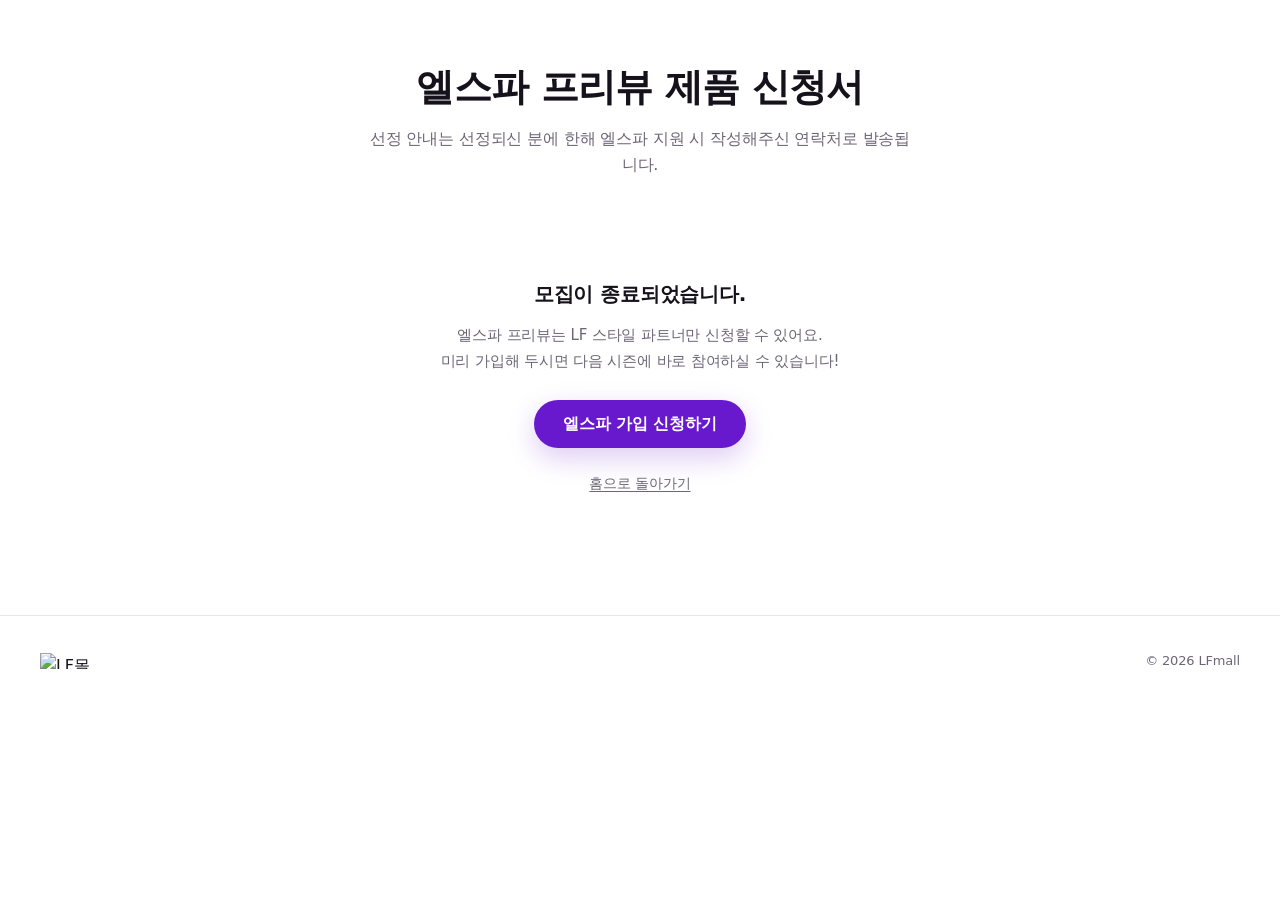
==== apply.html @ a3f66ddf "엘픽: 엘스파 게이트 문구 수정 — 승인 전에도 신청 가능함을 명시 엘스파 승인과 프리뷰 선정을 함께 검토하므로 승인 전에도 신청할 수 있다. 그런데 기존 문구가 '회원만 신청할 " ====
<!doctype html>
<html lang="ko">
<head>
<meta charset="utf-8">
<meta name="viewport" content="width=device-width, initial-scale=1, viewport-fit=cover">
<title>엘스파 프리뷰 제품 신청서</title>
<meta name="description" content="LFmall 엘스파 프리뷰 제품 신청서를 작성합니다.">
<!-- 검색결과에 싣지 않는다. 홈을 거쳐 들어오는 페이지라 색인할 이유가 없다.
     robots.txt 의 Disallow 대신 여기서 막는다(Disallow 는 경로를 노출시킨다). -->
<meta name="robots" content="noindex, follow">
<link rel="preconnect" href="https://cdn.jsdelivr.net" crossorigin>
<link rel="stylesheet" href="https://cdn.jsdelivr.net/gh/orioncactus/pretendard@1.3.9/dist/web/static/pretendard.min.css"
      integrity="sha384-ei/b2Mz3F5J8nqTvpKS89CkzDCuD7Cc+/F+OsaPUKItzHgLNKnGq3rjtYq/B7RnO"
      crossorigin="anonymous">
<link rel="stylesheet" href="styles.css">

<script>
  /* ── 모집 기간 ───────────────────────────────────────────────────
     index.html 제품 카드의 data-start / data-end 와 같은 값이어야 한다.
     시즌이 바뀌면 (1) 여기 두 줄 (2) index.html 의 카드 날짜
     (3) Apps Script 의 SEASON_START / SEASON_END 를 함께 고친다. */
  var SEASON_START = '2026-11-13T17:00';
  var SEASON_END   = '2026-11-20T17:00';

  /* 폼이 잠깐 보였다 사라지지 않도록 화면을 그리기 전에 상태를 정한다. */
  (function () {
    function t(v) { return new Date(v + ':00+09:00').getTime(); }
    var now = Date.now();
    document.documentElement.dataset.season =
      now < t(SEASON_START) ? 'soon' : (now < t(SEASON_END) ? 'open' : 'closed');
  })();
</script>
</head>
<body>

<main class="section form-page">
  <div class="wrap" style="max-width:640px">

    <div class="section-head center">
      <h1 class="section-title">엘스파 프리뷰 제품 신청서</h1>
      <p class="section-lead">선정 안내는 선정되신 분에 한해 엘스파 지원 시 작성해주신 연락처로 발송됩니다.</p>
    </div>

    <div class="form-card">

      <p class="form-legend"><span class="req" aria-hidden="true">*</span> 표시는 필수 항목입니다.</p>

      <form id="applyForm" novalidate>

        <input type="text" name="website" id="website" tabindex="-1" autocomplete="off"
               aria-hidden="true" style="position:absolute;left:-9999px;width:1px;height:1px;opacity:0">

        <!-- ============ 엘스파 회원 확인 ============ -->
        <div class="field gate" id="lespaGate">
          <label>엘스파 가입 확인 <span class="req" aria-hidden="true">*</span></label>
          <!-- 엘스파 승인과 프리뷰 선정을 함께 검토하므로 승인 전에도 신청할 수 있다.
               체크박스 문구만 보고 판단하는 사람이 많아, 조건을 체크박스 자체에 담았다. -->
          <span class="hint">엘스파 프리뷰는 엘스파(LF 스타일 파트너) 회원을 대상으로 합니다.<br>
            <b class="gate__ok">승인을 기다리는 중이어도 신청하실 수 있습니다.</b></span>

          <div class="gate__check" id="lespaBox">
            <input type="checkbox" id="lespaMember" name="lespaMember" value="Y">
            <label for="lespaMember">엘스파에 가입했거나, 가입 신청을 완료했습니다.</label>
            <p class="gate__note">
              아직이라면 먼저 가입 신청해 주세요.
              <a id="lespaJoinLink" href="#" target="_blank" rel="noopener">엘스파 가입 신청하기</a>
            </p>
          </div>
        </div>

        <hr class="divider" id="gateDivider" style="margin-block:4px 22px">

        <!-- 신청 제품 -->
        <div class="field">
          <label id="productLabel">신청 제품 <span class="req" aria-hidden="true">*</span></label>
          <div class="combo" id="productCombo">
            <button type="button" class="combo__btn" id="productBtn"
                    aria-haspopup="listbox" aria-expanded="false"
                    aria-labelledby="productLabel productBtn">
              <span class="opt__thumb opt__thumb--empty" id="comboThumb">
                <svg width="26" height="26" viewBox="0 0 24 24" fill="none" stroke="currentColor" stroke-width="1.8" aria-hidden="true"><rect x="3" y="3" width="18" height="18" rx="4"/><path d="m4 16 4.5-4.5 3 3L15 11l5 5"/></svg>
              </span>
              <span class="opt__text" id="comboText">
                <span class="opt__placeholder">제품을 선택하세요</span>
              </span>
              <svg class="combo__caret" viewBox="0 0 24 24" fill="none" stroke="currentColor" stroke-width="2" stroke-linecap="round" stroke-linejoin="round" aria-hidden="true"><polyline points="6 9 12 15 18 9"/></svg>
            </button>

            <ul class="combo__list" id="productList" role="listbox" aria-labelledby="productLabel" hidden>
              <li role="option" aria-selected="false" data-value="IETS6F103WT"
                  data-name="[일꼬르소] LOOPWHEEL 헨리넥 롱 슬리브 티셔츠 아이보리">
                <span class="opt__thumb">
                  <img src="https://nimg.lfmall.co.kr/file/product/prd/IE/2026/200/IETS6F103WT_00.jpg"
                       alt="" loading="lazy" onerror="this.remove()">
                </span>
                <span class="opt__text">
                  <span class="opt__cat">ILCORSO</span>
                  <span class="opt__name">LOOPWHEEL 헨리넥 롱 슬리브 티셔츠 아이보리</span>
                </span>
              </li>
              <li role="option" aria-selected="false" data-value="IESW6F101BK"
                  data-name="[일꼬르소] 캐시미어 블렌드 모크넥 니트 블랙">
                <span class="opt__thumb">
                  <img src="https://nimg.lfmall.co.kr/file/product/prd/IE/2026/200/IESW6F101BK_00.jpg"
                       alt="" loading="lazy" onerror="this.remove()">
                </span>
                <span class="opt__text">
                  <span class="opt__cat">ILCORSO</span>
                  <span class="opt__name">캐시미어 블렌드 모크넥 니트 블랙</span>
                </span>
              </li>
              <li role="option" aria-selected="false" data-value="IESW6F105BK"
                  data-name="[일꼬르소] 울 블렌드 하프 집업 니트 블랙">
                <span class="opt__thumb">
                  <img src="https://nimg.lfmall.co.kr/file/product/prd/IE/2026/200/IESW6F105BK_00.jpg"
                       alt="" loading="lazy" onerror="this.remove()">
                </span>
                <span class="opt__text">
                  <span class="opt__cat">ILCORSO</span>
                  <span class="opt__name">울 블렌드 하프 집업 니트 블랙</span>
                </span>
              </li>
              <li role="option" aria-selected="false" data-value="IEJU6F301BK"
                  data-name="[일꼬르소] 모노크롬 덕 다운 자켓 블랙">
                <span class="opt__thumb">
                  <img src="https://nimg.lfmall.co.kr/file/product/prd/IE/2026/200/IEJU6F301BK_A13.jpg"
                       alt="" loading="lazy" onerror="this.remove()">
                </span>
                <span class="opt__text">
                  <span class="opt__cat">ILCORSO</span>
                  <span class="opt__name">모노크롬 덕 다운 자켓 블랙</span>
                </span>
              </li>
              <li role="option" aria-selected="false" data-value="IESW6F102G1"
                  data-name="[일꼬르소] 울 블렌드 라운드넥 니트 라이트그레이">
                <span class="opt__thumb">
                  <img src="https://nimg.lfmall.co.kr/file/product/prd/IE/2026/200/IESW6F102G1_00.jpg"
                       alt="" loading="lazy" onerror="this.remove()">
                </span>
                <span class="opt__text">
                  <span class="opt__cat">ILCORSO</span>
                  <span class="opt__name">울 블렌드 라운드넥 니트 라이트그레이</span>
                </span>
              </li>
              <li role="option" aria-selected="false" data-value="HIBA75262W2"
                  data-name="[헤지스 ACC] 로아백 다크브라운 스웨이드 숄더백(파우치참)">
                <span class="opt__thumb">
                  <img src="https://nimg.lfmall.co.kr/file/product/prd/HI/2026/200/HIBA75262W2_00.jpg"
                       alt="" loading="lazy" onerror="this.remove()">
                </span>
                <span class="opt__text">
                  <span class="opt__cat">HAZZYS ACC</span>
                  <span class="opt__name">로아백 다크브라운 스웨이드 숄더백(파우치참)</span>
                </span>
              </li>
              <li role="option" aria-selected="false" data-value="JABA75055BK"
                  data-name="[질스튜어트 뉴욕 ACC] 파세트 소가죽 숄더 겸 크로스백 S 블랙">
                <span class="opt__thumb">
                  <img src="https://nimg.lfmall.co.kr/file/product/prd/JA/2026/200/JABA75055BK_00.jpg"
                       alt="" loading="lazy" onerror="this.remove()">
                </span>
                <span class="opt__text">
                  <span class="opt__cat">JILLSTUART NEWYORK ACC</span>
                  <span class="opt__name">파세트 소가죽 숄더 겸 크로스백 S 블랙</span>
                </span>
              </li>
            </ul>
          </div>
          <input type="hidden" name="product" id="product">
          <input type="hidden" name="productName" id="productName">
        </div>

        <!-- 사이즈 -->
        <div class="field" id="sizeField">
          <label>희망 사이즈 <span class="req" aria-hidden="true">*</span></label>
          <span class="hint">선택한 제품에 맞는 사이즈가 표시됩니다.</span>
          <div class="size-group" id="sizeGroup" role="radiogroup" aria-label="희망 사이즈">
          </div>
        </div>

        <!-- LF몰 아이디 -->
        <div class="field">
          <label for="memberId">LF몰 아이디 <span class="req" aria-hidden="true">*</span></label>
          <span class="hint">엘스파 프리뷰 활동 확인에 사용됩니다. 가입하신 LF몰 계정의 아이디를 입력해 주세요.</span>
          <input class="input" type="text" id="memberId" name="memberId" placeholder="lfmall_id" autocomplete="username" required>
        </div>

        <hr class="divider" style="margin-block:8px 22px">

        <!-- 동의 -->
        <div class="field">
          <div class="consent">
            <div class="consent__all">
              <input type="checkbox" id="agreeAll">
              <label for="agreeAll">유의사항을 확인했으며, 아래 내용에 모두 동의합니다 <span>(전체체크)</span></label>
            </div>
            <ul class="consent__list">
              <li>
                <input type="checkbox" id="agreePrivacy" name="agreePrivacy" data-required>
                <label for="agreePrivacy"><b>[필수]</b> 개인정보 수집·이용 및 후기 컨텐츠 활용에 동의합니다. 수집 항목(LF몰 아이디)은 엘스파 프리뷰 선정 및 운영, 선정자 안내로 사용되며, 엘스파 탈퇴 후 5일 이내 파기됩니다. 단, 부정 이용 이력이 있는 경우 탈퇴 후 5년간 보관됩니다.</label>
                <span></span>
              </li>
              <li>
                <input type="checkbox" id="agreePenalty" name="agreePenalty" data-required>
                <label for="agreePenalty"><b>[필수]</b> 엘스파 프리뷰 선정자의 패널티 정책 동의</label>
                <button type="button" class="consent__view" data-modal="modalPenalty">약관보기</button>
              </li>
            </ul>
          </div>
        </div>

        <p class="form-error" id="formError">* 필수 항목을 모두 입력하고 필수 동의에 체크해 주세요.</p>

        <div class="form-actions">
          <a class="btn btn--ghost" href="index.html#products">다른 제품 리스트 보기</a>
          <button class="btn btn--key" type="submit">신청서 제출하기</button>
        </div>
      </form>
    </div>

    <!-- 모집 기간이 아닐 때 폼 대신 보이는 자리. 기간 판정은 <head> 의 스크립트가 한다. -->
    <div class="form-closed">
      <p class="form-closed__lead" id="closedLead">모집이 종료되었습니다.</p>
      <p class="form-closed__body">엘스파 프리뷰는 LF 스타일 파트너만 신청할 수 있어요.<br>
        미리 가입해 두시면 다음 시즌에 바로 참여하실 수 있습니다!</p>
      <a class="btn btn--key" id="closedJoin" href="#" target="_blank" rel="noopener">엘스파 가입 신청하기</a>
      <p class="form-closed__home"><a href="index.html">홈으로 돌아가기</a></p>
    </div>
  </div>
</main>

<!-- ============ 푸터 ============ -->
<footer class="site-footer">
  <div class="wrap site-footer__inner">
    <div class="site-footer__brand">
      <a href="https://www.lfmall.co.kr/" target="_blank" rel="noopener">
        <img src="https://img.lfmall.co.kr/file/WAS/apps/2024/pfront/logo/lf_logo_pc.svg"
             alt="LF몰" width="100" height="22">
      </a>
    </div>
    <div class="site-footer__meta">
      <!--
      <nav aria-label="하단 메뉴">
        <a class="is-strong" href="https://www.lfmall.co.kr/app/terms/process" target="_blank" rel="noopener">개인정보 처리방침</a>
      </nav>
      -->
      <small>© 2026 LFmall</small>
    </div>
  </div>
</footer>

<!-- ============ 약관 모달 ============ -->

<!--
     <span></span> 자리를 <button type="button" class="consent__view" data-modal="modalPrivacy">약관보기</button>
     로 되돌리면 됩니다.
<div class="modal" id="modalPrivacy" role="dialog" aria-modal="true" aria-labelledby="modalPrivacyTitle" hidden>
  <div class="modal__backdrop"></div>
  <div class="modal__panel">
    <div class="modal__head">
      <h2 id="modalPrivacyTitle">(필수) 개인정보 수집 및 이용 동의</h2>
      <button type="button" class="modal__close" data-close aria-label="닫기">
        <svg width="18" height="18" viewBox="0 0 24 24" fill="none" stroke="currentColor" stroke-width="2" stroke-linecap="round"><path d="M18 6 6 18M6 6l12 12"/></svg>
      </button>
    </div>
    <div class="modal__body terms">
      <p>LF는 아래의 목적으로 개인정보를 수집 및 이용하며, 회원의 개인정보를 안전하게 처리하는데 최선을 다하고 있습니다. 아래의 내용을 확인 후 동의하여 주시기 바랍니다.</p>

      <div class="terms-scroll">
        <table class="terms-table">
          <thead>
            <tr>
              <th scope="col">유형</th>
              <th scope="col">수집 및 이용 목적</th>
              <th scope="col">수집 및 이용 항목</th>
              <th scope="col">보유 및 이용 기간</th>
            </tr>
          </thead>
          <tbody>
            <tr>
              <th scope="row" rowspan="3">필수</th>
              <td>
                <ul>
                  <li>엘스파 프리뷰 선정, 선정자 본인 확인 및 발표, 제품 배송</li>
                  <li>고지 및 안내사항 전달</li>
                  <li>고객 상담 및 불만, 민원 사무 처리</li>
                </ul>
              </td>
              <td>LF몰 아이디</td>
              <td><span class="keep">탈퇴 요청 5일 후 지체없이 파기</span></td>
            </tr>
            <tr>
              <td><ul><li>엘스파 프리뷰 활동 확인 및 관리</li></ul></td>
              <td>선정자의 LF몰 엘스파 프리뷰 서비스 이용 내역</td>
              <td><span class="keep">선정일로부터 1개월간 보관 후 파기</span></td>
            </tr>
            <tr>
              <td>
                <ul>
                  <li>제품·서비스 이용 실적 정보 통계·분석</li>
                  <li>제품·서비스 개선 및 추천, 불법·부정 이용 방지</li>
                </ul>
              </td>
              <td>LF몰 이용 내역(구매, 후기, 엘스파 프리뷰 서비스 이용 내역)</td>
              <td>
                <span class="keep">내부 방침에 의해 엘스파 프리뷰 불량 이용자의 재신청 방지를 위해 아이디는 최대 1년 간 보관 후 파기합니다.</span>
                <br><br>
                단, <span class="keep">관계 법령에 따라 일정 기간 보존해야 하는 경우 해당 기간 보관 후 파기합니다.</span>
              </td>
            </tr>
          </tbody>
        </table>
      </div>

      <p class="note">수집된 개인정보는 위의 목적 외 다른 목적으로는 이용하지 않으며 미선정자의 개인정보는 즉시 파기합니다.</p>
      <p class="note">필수적인 개인정보 수집 및 이용에 동의하지 않을 권리가 있습니다. 다만, 동의하지 않을 경우 엘스파 프리뷰 신청이 제한됩니다.</p>
    </div>
    <div class="modal__foot">
      <button type="button" class="btn btn--black" data-close>닫기</button>
    </div>
  </div>
</div>
      -->

<!-- 선정자 패널티 정책 동의 -->
<div class="modal" id="modalPenalty" role="dialog" aria-modal="true" aria-labelledby="modalPenaltyTitle" hidden>
  <div class="modal__backdrop"></div>
  <div class="modal__panel">
    <div class="modal__head">
      <h2 id="modalPenaltyTitle">(필수) 엘스파 프리뷰 선정자의 패널티 정책 동의</h2>
      <button type="button" class="modal__close" data-close aria-label="닫기">
        <svg width="18" height="18" viewBox="0 0 24 24" fill="none" stroke="currentColor" stroke-width="2" stroke-linecap="round"><path d="M18 6 6 18M6 6l12 12"/></svg>
      </button>
    </div>
    <div class="modal__body terms">
      <div class="terms-scroll">
        <table class="terms-table">
          <thead>
            <tr>
              <th scope="col">유형</th>
              <th scope="col">선정자 패널티 항목</th>
              <th scope="col">패널티 처리</th>
            </tr>
          </thead>
          <tbody>
            <tr>
              <th scope="row">필수</th>
              <td>
                <ul>
                  <li>제품 수령 후 수령한 제품 판매 시도, 판매를 한 경우</li>
                  <li>선정 후, 후기 및 SNS 글 작성 과정에서 타인의 이미지 및 글을 도용한 경우</li>
                  <li>후기에 비방, 욕설이 포함된 경우</li>
                </ul>
              </td>
              <td>스타일 파트너 자격 해지 및 재가입 제한 (탈퇴 후 5년간 보관)</td>
            </tr>
          </tbody>
        </table>
      </div>
    </div>
    <div class="modal__foot">
      <button type="button" class="btn btn--black" data-close>닫기</button>
    </div>
  </div>
</div>

<script>

  var ENDPOINT = 'https://script.google.com/macros/s/AKfycbxGee0iHmdbZuvI6rE3rviQ5s3urWQwZ4cnYqjwSvAl-XkvoQYGpvFjUTM3L1u9BnuD2Q/exec';

  var LESPA_JOIN_URL = 'https://affiliator.lfmall.co.kr/aff_join/index.html';

  function seasonState() {
    function t(v) { return new Date(v + ':00+09:00').getTime(); }
    var now = Date.now();
    return now < t(SEASON_START) ? 'soon' : (now < t(SEASON_END) ? 'open' : 'closed');
  }

  /* 모집 기간이 아니면 폼 대신 안내를 보여준다(보이고 숨기는 것은 CSS).
     폼을 열어둔 채 마감을 넘기는 경우가 있어 30초마다 다시 확인한다. */
  function applySeasonGate() {
    var state = seasonState();
    document.documentElement.dataset.season = state;
    if (state === 'open') return;
    document.getElementById('closedLead').textContent =
      (state === 'soon') ? '아직 모집 시작 전입니다.' : '모집이 종료되었습니다.';
    document.getElementById('closedJoin').href = LESPA_JOIN_URL;
  }
  applySeasonGate();
  setInterval(applySeasonGate, 30000);

  var applyFormEl = document.getElementById('applyForm');
  var gateEl      = document.getElementById('lespaGate');
  var lespaBox    = document.getElementById('lespaBox');
  var lespaMember = document.getElementById('lespaMember');
  var submitBtnEl = applyFormEl.querySelector('button[type="submit"]');

  document.getElementById('lespaJoinLink').href = LESPA_JOIN_URL;

  var lockTargets = Array.prototype.filter.call(applyFormEl.children, function (el) {
    return el !== gateEl && el.id !== 'website' && el.id !== 'gateDivider' &&
           !el.classList.contains('form-actions') &&
           !el.classList.contains('form-error');
  });

  function setLocked(locked) {
    lockTargets.forEach(function (el) {
      el.classList.toggle('is-locked', locked);
      if (locked) { el.setAttribute('inert', ''); } else { el.removeAttribute('inert'); }
    });
    submitBtnEl.disabled = locked;
  }

  function syncGate() {
    var ok = lespaMember.checked;
    lespaBox.classList.toggle('is-on', ok);
    setLocked(!ok);
  }

  lespaMember.addEventListener('change', syncGate);
  syncGate();

  var SIZES = {
    'IETS6F103WT': ['S(95)','M(100)','L(105)','XL(110)'],
    'IESW6F101BK': ['S(95)','M(100)','L(105)','XL(110)'],
    'IESW6F105BK': ['S(95)','M(100)','L(105)','XL(110)'],
    'IEJU6F301BK': ['S(95)','M(100)','L(105)','XL(110)'],
    'IESW6F102G1': ['S(95)','M(100)','L(105)','XL(110)'],
    'HIBA75262W2': [],
    'JABA75055BK': []
  };

  var combo       = document.getElementById('productCombo');
  var comboBtn    = document.getElementById('productBtn');
  var comboThumb  = document.getElementById('comboThumb');
  var comboText   = document.getElementById('comboText');
  var list        = document.getElementById('productList');
  var hiddenKey   = document.getElementById('product');
  var hiddenName  = document.getElementById('productName');
  var sizeGroup   = document.getElementById('sizeGroup');
  var sizeField   = document.getElementById('sizeField');
  var options     = Array.prototype.slice.call(list.querySelectorAll('[role="option"]'));
  var activeIndex = -1;

  function setActive(i) {
    options.forEach(function (o, idx) { o.classList.toggle('is-active', idx === i); });
    activeIndex = i;
    if (i >= 0) options[i].scrollIntoView({ block: 'nearest' });
  }

  function openList() {
    combo.classList.add('is-open');
    list.hidden = false;
    comboBtn.setAttribute('aria-expanded', 'true');
    var sel = -1;
    options.forEach(function (o, i) { if (o.getAttribute('aria-selected') === 'true') sel = i; });
    setActive(sel >= 0 ? sel : 0);
  }

  function closeList() {
    combo.classList.remove('is-open');
    list.hidden = true;
    comboBtn.setAttribute('aria-expanded', 'false');
    setActive(-1);
  }

  function choose(opt) {
    options.forEach(function (o) {
      o.setAttribute('aria-selected', o === opt ? 'true' : 'false');
    });
    hiddenKey.value  = opt.dataset.value;
    hiddenName.value = opt.dataset.name;

    try {
      history.replaceState(null, '',
        location.pathname + '?product=' + encodeURIComponent(opt.dataset.value));
    } catch (e) {}

    comboThumb.className = 'opt__thumb';
    comboThumb.innerHTML = opt.querySelector('.opt__thumb').innerHTML;
    comboText.innerHTML  = opt.querySelector('.opt__text').innerHTML;

    renderSizes(opt.dataset.value);
  }

  var noSize = false;

  function renderSizes(key) {
    var sizes = SIZES[key];
    sizeGroup.innerHTML = '';
    noSize = !!(sizes && sizes.length === 0);

    sizeField.style.display = noSize ? 'none' : '';
    if (noSize) return;
    if (!sizes) {
      sizeGroup.innerHTML = '<span class="hint">제품을 먼저 선택하세요.</span>';
      return;
    }
    sizes.forEach(function (s, i) {
      var id = 'size-' + i;
      var input = document.createElement('input');
      input.type = 'radio'; input.name = 'size'; input.id = id; input.value = s;
      var label = document.createElement('label');
      label.setAttribute('for', id); label.textContent = s;
      sizeGroup.appendChild(input); sizeGroup.appendChild(label);
    });
  }

  comboBtn.addEventListener('click', function () {
    if (list.hidden) { openList(); } else { closeList(); }
  });

  options.forEach(function (opt) {
    opt.addEventListener('click', function () {
      choose(opt);
      closeList();
      comboBtn.focus();
    });
  });

  combo.addEventListener('keydown', function (e) {
    var k = e.key;
    if (list.hidden) {
      if (k === 'ArrowDown' || k === 'Enter' || k === ' ') { e.preventDefault(); openList(); }
      return;
    }
    if (k === 'Escape') { e.preventDefault(); closeList(); comboBtn.focus(); }
    else if (k === 'ArrowDown') { e.preventDefault(); setActive(Math.min(activeIndex + 1, options.length - 1)); }
    else if (k === 'ArrowUp')   { e.preventDefault(); setActive(Math.max(activeIndex - 1, 0)); }
    else if (k === 'Home')      { e.preventDefault(); setActive(0); }
    else if (k === 'End')       { e.preventDefault(); setActive(options.length - 1); }
    else if (k === 'Enter' || k === ' ') {
      e.preventDefault();
      if (activeIndex >= 0) { choose(options[activeIndex]); closeList(); comboBtn.focus(); }
    }
  });

  document.addEventListener('click', function (e) {
    if (!combo.contains(e.target)) closeList();
  });

  var agreeAll   = document.getElementById('agreeAll');
  var agreeItems = Array.prototype.slice.call(document.querySelectorAll('input[data-required]'));

  function syncConsent() {
    agreeAll.checked = agreeItems.every(function (c) { return c.checked; });
  }
  agreeAll.addEventListener('change', function () {
    agreeItems.forEach(function (c) { c.checked = agreeAll.checked; });
  });
  agreeItems.forEach(function (c) { c.addEventListener('change', syncConsent); });

  var lastTrigger = null;

  function openModal(id) {
    var m = document.getElementById(id);
    if (!m) return;
    lastTrigger = document.activeElement;
    m.hidden = false;
    document.body.classList.add('no-scroll');
    var c = m.querySelector('.modal__close');
    if (c) c.focus();
  }

  function closeModal(m) {
    m.hidden = true;
    document.body.classList.remove('no-scroll');
    if (lastTrigger) { lastTrigger.focus(); lastTrigger = null; }
  }

  document.querySelectorAll('[data-modal]').forEach(function (b) {
    b.addEventListener('click', function () { openModal(b.getAttribute('data-modal')); });
  });

  document.querySelectorAll('.modal').forEach(function (m) {
    m.querySelectorAll('[data-close]').forEach(function (b) {
      b.addEventListener('click', function () {

        var id = b.getAttribute('data-agree');
        if (id) {
          var cb = document.getElementById(id);
          if (cb) { cb.checked = true; syncConsent(); }
        }
        closeModal(m);
      });
    });
    m.querySelector('.modal__backdrop').addEventListener('click', function () { closeModal(m); });
  });

  document.addEventListener('keydown', function (e) {
    if (e.key !== 'Escape') return;
    document.querySelectorAll('.modal').forEach(function (m) { if (!m.hidden) closeModal(m); });
  });

  renderSizes(null);

  var initial = new URLSearchParams(location.search).get('product');
  if (initial) {
    options.forEach(function (o) { if (o.dataset.value === initial) choose(o); });
  }

  var form      = document.getElementById('applyForm');
  var errEl     = document.getElementById('formError');
  var submitBtn = form.querySelector('button[type="submit"]');
  var SUBMIT_LABEL   = submitBtn.textContent;   /* '신청서 제출하기' */
  var VALIDATION_MSG = errEl.textContent;       /* 입력 누락 안내 */

  form.addEventListener('submit', function (e) {
    e.preventDefault();
    errEl.classList.remove('show');
    errEl.textContent = VALIDATION_MSG;

    var sizeChecked = form.querySelector('input[name="size"]:checked');
    var consentOk   = agreeItems.every(function (c) { return c.checked; });

    if (!lespaMember.checked) {
      lespaMember.focus();
      return;
    }

    if (!form.checkValidity() || !hiddenKey.value || (!sizeChecked && !noSize) || !consentOk) {
      errEl.classList.add('show');
      var firstInvalid = form.querySelector(':invalid');
      if (!hiddenKey.value)      { comboBtn.focus(); }
      else if (firstInvalid)     { firstInvalid.focus(); }
      else if (!sizeChecked && !noSize) { var s = sizeGroup.querySelector('input'); if (s) s.focus(); }
      else if (!consentOk) {
        var unchecked = agreeItems.filter(function (c) { return !c.checked; })[0];
        if (unchecked) unchecked.focus();
      }
      return;
    }

    var data = Object.fromEntries(new FormData(form).entries());
    if (noSize) data.size = '단일';

    function goComplete() {
      location.href = 'complete.html?product=' + encodeURIComponent(data.productName || '');
    }

    /* 접수되지 않았을 때 — 완료 페이지로 보내지 않고 이 자리에서 알린다.
       다시 눌러도 안전하다. 서버가 같은 LF몰 아이디를 중복으로 걸러내므로
       이미 저장됐는데 응답만 못 받은 경우에도 두 번 접수되지 않는다. */
    function showFailure() {
      submitBtn.disabled = false;
      submitBtn.textContent = SUBMIT_LABEL;
      errEl.textContent = '* 접수가 완료되지 않았습니다. 잠시 후 다시 눌러주세요. '
                        + '계속 안 되면 인스타그램 @lfmall_stylepartner 로 알려주세요.';
      errEl.classList.add('show');
      try { errEl.scrollIntoView({ block: 'center' }); } catch (e) {}
    }

    /* 폼을 열어둔 채 마감을 넘긴 경우 — 보내지 않고 안내로 바꾼다. */
    if (seasonState() !== 'open') { applySeasonGate(); window.scrollTo(0, 0); return; }

    if (!ENDPOINT) { goComplete(); return; }

    submitBtn.disabled = true;
    submitBtn.textContent = '제출 중...';

    /* 서버가 응답하지 않으면 20초에서 끊는다. '제출 중...' 에 갇히지 않게 한다. */
    var ctrl = (typeof AbortController === 'function') ? new AbortController() : null;
    var killer = setTimeout(function () { if (ctrl) ctrl.abort(); }, 20000);

    fetch(ENDPOINT, {
      method: 'POST',
      body: new URLSearchParams(data),
      signal: ctrl ? ctrl.signal : undefined
    })
      .then(function (res) { return res.json(); })
      .then(function (res) {
        clearTimeout(killer);
        if (res && res.ok) { goComplete(); return; }
        /* 마감을 막 넘겨 서버가 거절한 경우 */
        if (seasonState() !== 'open') { applySeasonGate(); window.scrollTo(0, 0); return; }
        showFailure();
      })
      .catch(function () {
        clearTimeout(killer);
        showFailure();
      });
  });
</script>
</body>
</html>
---- styles.css ----
/* ============================================================
   LFmall 엘스파 프리뷰 — 공용 스타일시트
   키컬러: #6919cd (퍼플)  /  세컨더리: #000000
   폰트: Pretendard
   레이아웃: 중앙 1컬럼, 퍼플 히어로 + 번호 스텝 + 제품 그리드
   ============================================================ */

/* ---- 디자인 토큰 : 라이트(기본) ---- */
:root {
  --key: #6919cd;          /* 키컬러 */
  --key-strong: #4e119c;   /* hover/press */
  --key-soft: #f3ecfc;     /* 옅은 퍼플 면 */
  --key-line: #e3d6f7;     /* 퍼플 보더 */
  --on-key: #ffffff;

  --black: #000000;        /* 세컨더리 */
  --ink: #15121c;          /* 본문 텍스트(살짝 퍼플 바이어스) */
  --muted: #6c6676;        /* 보조 텍스트 */

  --bg: #ffffff;
  --surface: #faf8fd;      /* 섹션 면 */
  --surface-pick: #f7f2ff; /* 제품 리스트 전용 면 */
  --card: #ffffff;
  --line: #d5cde5;         /* 기본 보더 */
  --line-soft: #e8e4f0;    /* 푸터 구분선 등 더 연한 보더 */

  --ok: #1f9d6b;           /* 완료/성공 */
  --warn: #c24a00;         /* 유의 */

  --radius: 16px;
  --radius-sm: 10px;
  --radius-pill: 999px;
  --shadow: 0 1px 2px rgba(21,18,28,.04), 0 8px 24px rgba(21,18,28,.06);
  --shadow-key: 0 10px 28px rgba(105,25,205,.22);

  --gnb-top: 14px;
  --gnb-h: 44px;
  --glass-bg: rgba(255, 255, 255, .55);
  --glass-line: rgba(255, 255, 255, .70);
  --glass-hover: rgba(255, 255, 255, .80);
  --glass-fallback: rgba(255, 255, 255, .94);
  --glass-sheen: rgba(255, 255, 255, .55);
  --maxw: 1440px;
  --gutter: max(18px, env(safe-area-inset-left, 0px));
  --gutter-r: max(18px, env(safe-area-inset-right, 0px));

  --font: "Pretendard Variable", Pretendard, -apple-system, BlinkMacSystemFont,
          "Apple SD Gothic Neo", "Malgun Gothic", "맑은 고딕", system-ui, Roboto,
          "Helvetica Neue", sans-serif;

  /* 시스템 바(모바일) 세이프 에어리어 */
  padding-top: env(safe-area-inset-top, 0px);
  padding-bottom: env(safe-area-inset-bottom, 0px);
  color-scheme: light;
}

/* ---- 다크 : OS 다크 (명시적 light 선택 시 제외) ---- */
@media (prefers-color-scheme: dark) {
  :root:not([data-theme="light"]) {
    --key: #a26bf2;
    --key-strong: #b689f6;
    --key-soft: #211a30;
    --key-line: #352a4b;
    --on-key: #140b24;

    --black: #000000;
    --ink: #f2eef9;
    --muted: #a49cb6;

    --bg: #0e0b14;
    --surface: #161120;
    --surface-pick: #1c1430;
    --card: #191322;
    --line: #2a2338;
    --line-soft: #2a2338;

    --ok: #4fd39d;
    --warn: #ff9a52;

    --shadow: 0 1px 2px rgba(0,0,0,.4), 0 10px 28px rgba(0,0,0,.45);
    --shadow-key: 0 12px 30px rgba(0,0,0,.5);
    --glass-bg: rgba(32, 26, 45, .55);
    --glass-line: rgba(255, 255, 255, .12);
    --glass-hover: rgba(255, 255, 255, .10);
    --glass-fallback: rgba(22, 17, 32, .95);
    --glass-sheen: rgba(255, 255, 255, .08);

    color-scheme: dark;
  }
}
/* ---- 다크 : 명시적 토글 ---- */
:root[data-theme="dark"] {
  --key: #a26bf2;
  --key-strong: #b689f6;
  --key-soft: #211a30;
  --key-line: #352a4b;
  --on-key: #140b24;

  --black: #000000;
  --ink: #f2eef9;
  --muted: #a49cb6;

  --bg: #0e0b14;
  --surface: #161120;
  --surface-pick: #1c1430;
  --card: #191322;
  --line: #2a2338;
  --line-soft: #2a2338;

  --ok: #4fd39d;
  --warn: #ff9a52;

  --shadow: 0 1px 2px rgba(0,0,0,.4), 0 10px 28px rgba(0,0,0,.45);
  --shadow-key: 0 12px 30px rgba(0,0,0,.5);
  --glass-bg: rgba(32, 26, 45, .55);
  --glass-line: rgba(255, 255, 255, .12);
  --glass-hover: rgba(255, 255, 255, .10);
  --glass-fallback: rgba(22, 17, 32, .95);
  --glass-sheen: rgba(255, 255, 255, .08);

  color-scheme: dark;
}

/* ---- 리셋 ---- */
*, *::before, *::after { box-sizing: border-box; }
html { -webkit-text-size-adjust: 100%; }
body {
  margin: 0;
  background: var(--bg);
  color: var(--ink);
  font-family: var(--font);
  font-size: 16px;
  line-height: 1.65;
  -webkit-font-smoothing: antialiased;
  text-rendering: optimizeLegibility;
  letter-spacing: -0.01em;
}
img { max-width: 100%; display: block; }
a { color: inherit; }
button { font-family: inherit; }
[hidden] { display: none !important; }
:focus-visible { outline: 3px solid var(--key); outline-offset: 2px; border-radius: 4px; }

/* ---- 레이아웃 컨테이너 ---- */
.wrap {
  width: 100%;
  max-width: var(--maxw);
  margin-inline: auto;
  padding-left: var(--gutter);
  padding-right: var(--gutter-r);
}
/* PC에서는 좌우 여백을 40px로 — 컨테이너 1440px 기준 콘텐츠 1360px */
@media (min-width: 900px) {
  :root {
    --gutter: max(40px, env(safe-area-inset-left, 0px));
    --gutter-r: max(40px, env(safe-area-inset-right, 0px));
  }
}
/* 위아래 여백은 어떤 화면에서도 100px 이상 확보한다.
   (섹션 안쪽 내용이 패럴랙스로 최대 ±67px 움직여도 가장자리에 붙지 않도록) */
.section { padding-block: clamp(100px, 9vw, 128px); }
.section--surface { background: var(--surface); }
.section--pick { background: var(--surface-pick); }
/* 모바일은 화면이 짧아 100px 이 과하게 비어 보인다 — 네 페이지 모두 60px */
@media (max-width: 759px) {
  .section { padding-block: 60px; }
}
/* 위아래를 좁게 쓰는 섹션. 선택자를 두 겹으로 써야 위의 기본값과 모바일값을 모두 이긴다 */
.section.section--slim { padding-block: 40px; }

/* ---- 공통 타이포 ---- */
.section-title {
  font-size: clamp(24px, 4.4vw, 38px); font-weight: 800; line-height: 1.25;
  letter-spacing: -0.02em; margin: 0; text-wrap: balance;
}
.section-lead {
  margin: 14px 0 0; color: var(--muted); font-size: 16px; max-width: 52ch;
  text-wrap: pretty;
}
.section-head { margin-bottom: clamp(28px, 5vw, 44px); }
/* 한 섹션 안에서 묶음을 나누는 소제목 */
.sub-title {
  font-size: clamp(16px, 2vw, 19px); font-weight: 700; letter-spacing: -0.02em;
  margin: 0 0 clamp(16px, 2.4vw, 22px);
}
.center { text-align: center; }
.center .section-lead { margin-inline: auto; }
.center .section-lead { max-width: 56ch; }
/* 문장 안에서 한 조각만 키컬러로 올릴 때 */
.key-ink { color: var(--key); }

/* ---- 버튼 ---- */
.btn {
  --h: 48px;
  display: inline-flex; align-items: center; justify-content: center; gap: 8px;
  min-height: var(--h); padding: 0 28px;
  border-radius: var(--radius-pill); border: 1.5px solid transparent;
  font-size: 16px; font-weight: 700; letter-spacing: -0.01em;
  text-decoration: none; cursor: pointer; transition: transform .12s ease, background .15s ease, box-shadow .15s ease;
  white-space: nowrap;
}
.btn:active { transform: translateY(1px); }
.btn--key { background: var(--key); color: var(--on-key); box-shadow: var(--shadow-key); }
.btn--key:hover { background: var(--key-strong); }
.btn--black { background: var(--black); color: #fff; }
.btn--black:hover { background: #1c1c1c; }
.btn--ghost { background: transparent; color: var(--ink); border-color: var(--line); }
.btn--ghost:hover { border-color: var(--ink); color: var(--ink); }
.btn--block { width: 100%; }
.btn--lg { --h: 58px; font-size: 17px; padding: 0 34px; }
/* 문장 끝 링크 대신 쓰는 작은 알약 버튼.
   상품 카드의 '신청하기'(38~42px)보다 한 단 작다. */
.btn--sm { --h: 34px; font-size: 13px; padding: 0 18px; }
/* 밑줄 링크 규칙(.step p a 등)이 더 구체적이라, 버튼으로 쓸 때만 되돌린다.
   테두리는 제품 카드의 '신청하기'와 같은 라인으로 맞춘다(다크모드에서는 흰색). */
.step p a.btn,
.intro-col__more a.btn {
  text-decoration: none; font-weight: 600;
  color: var(--ink); border-color: var(--black);
}
.step p a.btn:hover,
.intro-col__more a.btn:hover { background: var(--black); color: #fff; border-color: var(--black); }

/* 다크모드 — 신청하기 버튼과 동일하게 흰색 라인으로 반전한다. */
@media (prefers-color-scheme: dark) {
  :root:not([data-theme="light"]) .step p a.btn,
  :root:not([data-theme="light"]) .intro-col__more a.btn { border-color: #fff; }
  :root:not([data-theme="light"]) .step p a.btn:hover,
  :root:not([data-theme="light"]) .intro-col__more a.btn:hover {
    background: #fff; color: var(--bg); border-color: #fff;
  }
}
:root[data-theme="dark"] .step p a.btn,
:root[data-theme="dark"] .intro-col__more a.btn { border-color: #fff; }
:root[data-theme="dark"] .step p a.btn:hover,
:root[data-theme="dark"] .intro-col__more a.btn:hover {
  background: #fff; color: var(--bg); border-color: #fff;
}

/* ---- 히어로 ---- */
/* ---- GNB (가운데 떠 있는 글래스 pill) ---- */
/* 문서 흐름에서 빠져 있으므로 히어로 높이를 깎지 않는다.
   --gnb-h 는 '위에서부터 가려지는 높이'로만 쓴다 (앵커 보정용). */
.gnb {
  position: fixed; top: var(--gnb-top); left: 50%; translate: -50% 0; z-index: 50;
  border-radius: var(--radius-pill);
  padding: 7px 10px;
  /* 글래스모피즘 — 뒤 내용을 흐리게 비친다 */
  background: var(--glass-bg);
  border: 1px solid var(--glass-line);
  box-shadow: 0 10px 34px rgba(16, 8, 32, .14), inset 0 1px 0 var(--glass-sheen);
  -webkit-backdrop-filter: blur(18px) saturate(180%);
  backdrop-filter: blur(18px) saturate(180%);
}
/* backdrop-filter를 지원하지 않으면 불투명하게 깔아 글자가 겹쳐 보이지 않게 한다 */
@supports not ((backdrop-filter: blur(1px)) or (-webkit-backdrop-filter: blur(1px))) {
  .gnb { background: var(--glass-fallback); }
}

/* 넓어진 만큼 메뉴를 양끝으로 펼친다 */
.gnb__nav { display: flex; align-items: center; justify-content: space-between; gap: 2px; overflow-x: auto; scrollbar-width: none; }
.gnb__nav::-webkit-scrollbar { display: none; }
.gnb__nav a {
  display: block; padding: 7px clamp(10px, 1.1vw, 16px); border-radius: var(--radius-pill);
  font-size: 14px; font-weight: 500; color: var(--muted);
  text-decoration: none; white-space: nowrap;
  transition: color .15s ease, background-color .15s ease;
}
.gnb__nav a:hover { color: var(--ink); background: var(--glass-hover); }
/* 글자 크기는 화면 크기와 상관없이 14px 로 고정 */

/* ---- 모바일에서만 화면 가득 ----
   PC 에서는 내용 너비 그대로의 알약으로 떠 있고,
   좁은 화면에서만 좌우 30px 만 남기고 늘어난다.
   양끝 글자가 모서리에 붙지 않도록 안쪽 여백도 16px 로 키운다.
   (100vw 대신 100% — 고정 요소의 100% 는 스크롤바를 뺀 너비라 삐져나오지 않는다) */
@media (max-width: 759px) {
  .gnb { width: calc(100% - 60px); padding-inline: 16px; }
}

/* 앵커로 이동할 때 떠 있는 GNB에 제목이 가리지 않도록 */
[id] { scroll-margin-top: calc(var(--gnb-top) + var(--gnb-h) + 20px); }

/* 배경은 body가 담당하므로 섹션 자체는 투명하게 둔다 */
/* 레퍼런스처럼 사진 아랫부분이 잘려 보이도록 히어로 밖을 잘라낸다.
   좌우도 함께 잘리므로, 사진이 화면보다 넓어도 가로 스크롤이 생기지 않는다. */
.hero { position: relative; overflow: hidden; background: var(--surface); }

/* ---- 히어로 배경 사진 (패럴랙스) ----
   위아래로 34vh 씩 더 크게 깔아둔다. 천천히 움직이는 만큼 가장자리가
   비는 것을 막기 위한 여유분이며, data-speed 0.3 기준으로 계산한 값이다.
   (0.3 x 화면높이 = 30vh 만큼 움직이므로 34vh 면 넉넉하다) */
.hero__bg {
  position: absolute; left: 0; right: 0; top: -34vh; bottom: -34vh;
  z-index: 0;
  background-position: center; background-size: cover; background-repeat: no-repeat;
  will-change: transform;
}
.hero__inner { position: relative; z-index: 3; }

/* ---- 히어로 안쪽 ---- */
.hero__inner {
  /* 소개 2단이 아래 '서비스 소개' 섹션으로 빠지면서 높이를 낮췄다.
     아래 여백은 사진이 놓일 자리다(사진은 띄워 놓아 자리를 차지하지 않는다). */
  min-height: clamp(610px, calc(76svh + 50px), 850px);
  display: flex; flex-direction: column; justify-content: flex-start;
  padding-top: clamp(92px, 13svh, 140px);     /* 떠 있는 GNB 아래로 */
  padding-bottom: clamp(240px, 34svh, 360px); /* 사진 자리 */
  text-align: center;
}

/* ---- 즉석사진 프레임 (공통 모양) ----
   아래가 두꺼운 즉석사진 테두리는 padding 으로 만든다.
   위치·크기·기울기는 .pf--1~5(PC) / .pf--s1~s3(모바일) 에 한 줄씩 모아 두었다. */
.pf {
  position: relative;
  width: var(--pf-w, 190px);
  padding: 9px 9px 28px;
  background: #fff;
  border-radius: 2px;
  box-shadow: 0 16px 36px rgba(16, 8, 32, .20), 0 2px 6px rgba(16, 8, 32, .10);
  translate: var(--pf-dx, 0) var(--pf-dy, 0);
  rotate: var(--pf-rot, 0deg);
  scale: var(--pf-scale, 1);
  z-index: var(--pf-z, 1);
}
/* 사진이 들어올 자리. <img class="pf__img"> 로 바꿔도 같은 크기·비율이 된다. */
.pf__img {
  display: block; width: 100%; aspect-ratio: 4 / 5;
  object-fit: cover;        /* 비율이 다른 사진은 가운데 기준으로 잘라 채운다 */
  background: var(--surface);
}
/* 번호 표시는 사진이 오기 전의 빈 자리(div)에만 적용된다 */
div.pf__img {
  display: grid; place-items: center;
  font-size: 14px; font-weight: 800; color: var(--muted);
}

/* ---- PC(760px~) : 가운데가 가장 크고 좌우로 겹쳐 펼쳐지는 콜라주 ----
   가로로 늘어놓고 음수 마진으로 서로 겹친다. 가운데(3)가 맨 앞이다. */
.hero__fan {
  display: none;
  position: absolute; left: 0; right: 0; bottom: calc(-5% + 2px);
  justify-content: center; align-items: flex-end;
  z-index: 2;
  /* 판 자체는 클릭을 통과시키고, 카드만 집히게 둔다.
     (개발자도구에서 카드를 바로 우클릭해 검사·수정할 수 있다) */
  pointer-events: none;
}
.hero__fan .pf, .hero__stack .pf { pointer-events: auto; }
@media (min-width: 760px) { .hero__fan { display: flex; } }

/* 겹치는 양을 쌍마다 다르게 준다. 가로로 늘어놓은 뒤
   각 장의 오른쪽 마진(음수)으로 '바로 다음 장과 얼마나 겹칠지'를 정한다.
     1↔2 많이 / 2↔3 조금 / 3↔4 조금 / 4↔5 많이
   숫자를 키울수록(음수를 더 크게) 더 많이 겹친다. */
.pf--1 { margin-right: -78px; }
.pf--2 { margin-right: -16px; }
.pf--3 { margin-right: -34px; }
.pf--4 { margin-right: -62px; }

/* 크기·기울기·높이를 좌우 대칭이 아니게 흐트러뜨린다.
   아래쪽 선에 바닥을 맞춘 뒤 --pf-dy(음수)로 끌어올린다. 가운데 3번이
   가장 크고 가장 높이 있으며 맨 앞이다. 윗변·아랫변이 모두 들쭉날쭉해진다. */
.pf--1 { --pf-w: 163px; --pf-rot:  18deg; --pf-dx:  -70px; --pf-dy: -269px; --pf-z: 1; }
.pf--2 { --pf-w: 230px; --pf-rot: -11deg; --pf-dx:   -9px; --pf-dy:  -87px; --pf-z: 3; }
.pf--3 { --pf-w: 323px; --pf-rot:   4deg; --pf-dx:    0;    --pf-dy:  -32px; --pf-z: 5; }
.pf--4 { --pf-w: 190px; --pf-rot: -13deg; --pf-dx:   29px; --pf-dy: -139px; --pf-z: 2; }
.pf--5 { --pf-w: 130px; --pf-rot:   8deg; --pf-dx:   75px; --pf-dy: -300px; --pf-z: 4; }

/* PC 사진 등장 시점 — 모바일처럼 천천히, 가운데(3)부터 바깥으로.
   숫자만 바꾸면 순서와 간격이 달라진다. */
.hero__fan .pf--3 { --reveal-delay: .4s; }
.hero__fan .pf--2 { --reveal-delay: .75s; }
.hero__fan .pf--4 { --reveal-delay: 1.05s; }
.hero__fan .pf--1 { --reveal-delay: 1.3s; }
.hero__fan .pf--5 { --reveal-delay: 1.55s; }

/* 폭이 좁은 화면에서는 좌우가 잘려도 그대로 둔다(히어로가 잘라낸다). */

/* ---- 모바일(~759px) : 카드가 포개진 모양 ----
   세 장을 같은 칸에 겹쳐 두고 조금씩 어긋나게 민다. 맨 앞이 s3 이다. */
.hero__stack {
  display: none;
  position: absolute; left: 0; right: 0; bottom: calc(-9% + 57px);
  place-items: center;
  z-index: 2; pointer-events: none;
}
@media (max-width: 759px) { .hero__stack { display: grid; } }
.hero__stack .pf { grid-area: 1 / 1; }

/* ---- 모바일 : 한 번만 쌓이고 멈추는 더미 ----
   페이지가 열리면 M1 → M2 → M3 순서로 제자리에서 나타나 더미를 이루고,
   그 상태로 그대로 유지된다. 반복하지 않으므로 사라지는 장면이 없다.

   위치·기울기·크기는 아래 .pf--s1~s3 세 줄에 모여 있다.
     --pf-dx / --pf-dy : 자리      --pf-rot : 기울기
     --pf-scale        : 크기 배율 (뒤로 갈수록 작게 — 깊이감)
     --pf-z            : 앞뒤 순서 (s3 가 맨 위)
   나타나는 간격은 .hero__stack .pf--sN 의 animation-delay 다. */
/* 폭 기준으로 둬 기기 크기와 무관하게 같은 비율로 보이게 한다.
   390px 에서 277px — 기울인 카드의 외곽이 화면 폭의 약 85% 를 차지한다. */
.hero__stack .pf { --pf-w: min(320px, 71vw); }
/* 맨 위(s3)를 가장 많이 기울여야 아래 장들의 모서리가 드러나 '쌓인' 것처럼 보인다.
   기울기 차이(14도)와 좌우 어긋남을 키워 모서리가 더 나오게 했다.
   크기 차이는 줄였다 — 많이 작아지면 오히려 위 장에 가려 안 보인다. */
.hero__stack .pf--s1 { --pf-dx:  14px; --pf-dy: -18px; --pf-rot:  5deg; --pf-scale: .96; --pf-z: 1; }
.hero__stack .pf--s2 { --pf-dx: -10px; --pf-dy:  -9px; --pf-rot: -2deg; --pf-scale: .98; --pf-z: 2; }
.hero__stack .pf--s3 { --pf-dx:    0;  --pf-dy:    0;  --pf-rot: -9deg; --pf-scale: 1;   --pf-z: 3; }

@media (max-width: 759px) {
  /* 움직임 없이 제자리에서 나타나기만 한다 (both = 시작 전에도 끝난 뒤에도 값 유지) */
  .hero__stack .pf { animation: pf-settle .55s ease both; }
  /* 선택자를 .hero__stack 까지 써야 위의 animation 단축 속성(딜레이 0s 로 초기화)을 이긴다 */
  .hero__stack .pf--s1 { animation-delay: .4s; }
  .hero__stack .pf--s2 { animation-delay: .85s; }
  .hero__stack .pf--s3 { animation-delay: 1.25s; }
}

@keyframes pf-settle {
  from { opacity: 0; }
  to   { opacity: 1; }
}

/* '동작 줄이기'를 켠 분께는 나타나는 효과 없이 바로 더미로 보여준다 */
@media (prefers-reduced-motion: reduce) {
  .hero__stack .pf { animation: none; }
}

/* ---- 화면 높이가 낮을 때 사진 덩어리 줄이기 ----
   사진은 히어로 바닥에 붙어 있고 크기가 고정이라, 화면이 짧으면 위로 올라와
   제목·서브문구를 덮는다. 높이 구간마다 덩어리 전체를 줄여 글과 겹치지 않게 한다.
   아래쪽을 기준으로 줄이므로 바닥에 걸친 모양은 그대로 유지된다.
   (가로 크기와는 무관하므로 max-height 만 본다) */
.hero__fan, .hero__stack { transform-origin: bottom center; }

/* PC 콜라주 — 화면이 아주 높으면 조금 더 키운다 */
@media (min-width: 760px) {
  @media (min-height: 961px) { .hero__fan { scale: 1.05; } }
  @media (max-height: 900px) { .hero__fan { scale: .92; } }
  @media (max-height: 840px) { .hero__fan { scale: .86; } }
  @media (max-height: 790px) { .hero__fan { scale: .78; } }
  @media (max-height: 740px) { .hero__fan { scale: .72; } }
  @media (max-height: 690px) { .hero__fan { scale: .66; } }
}
/* 모바일 더미 — 같은 높이에서도 PC 보다 덜 줄여도 된다 */
@media (max-width: 759px) {
  /* 히어로 높이 하한이 공간을 확보해 주므로 기기 높이로 줄이지 않는다.
     (이전 값은 아이폰 13 사파리 390x659 에서 0.8 까지 줄여 사진이 작게 보였다)
     아주 짧은 화면에서만 살짝 줄인다. */
  @media (min-height: 881px) { .hero__stack { scale: 1.05; } }
  @media (max-height: 560px) { .hero__stack { scale: .94; } }
}

/* ---- 서비스 소개 2단 ---- */
.intro-grid {
  display: grid; gap: clamp(28px, 5vw, 40px);
  width: 100%; max-width: 920px; margin-inline: auto;
}
@media (min-width: 760px) {
  .intro-grid { grid-template-columns: 1fr 1fr; gap: clamp(40px, 6vw, 88px); }
}
.intro-col { text-align: left; }
.intro-col h3 {
  margin: 0 0 10px;
  font-size: 20px; font-weight: 700; letter-spacing: -0.01em;
}
.intro-col p {
  margin: 0; font-size: 16px; line-height: 1.75; color: var(--muted);
  word-break: keep-all;   /* 한글이 단어 중간에서 끊기지 않게 */
}
/* .intro-col p 가 margin:0 이라 선택자를 한 단 더 구체적으로 둔다 */
.intro-col p.intro-col__more { margin-top: 12px; }
.intro-col__more a {
  color: var(--ink); font-weight: 600;
  text-decoration: underline; text-underline-offset: 3px;
}
.intro-col__more a:hover { color: var(--key); }

.hero h1 {
  font-size: clamp(32px, 6vw, 56px); font-weight: 800; line-height: 1.2;
  letter-spacing: -0.03em; margin: 0; text-wrap: balance;
}
/* 모바일에서는 두 줄, 폭이 넉넉한 PC에서는 한 줄로 */
/* 히어로 제목은 넓은 화면에서도 두 줄을 유지한다 */
.hero h1 .hero-line { display: block; }
.hero h1 .hero-line--key { color: var(--key); }
.hero__sub { margin: 20px auto 0; font-size: clamp(15px, 2.2vw, 18px); color: var(--muted); max-width: 46ch; line-height: 1.65; }

/* 모바일에서만 줄을 바꾸는 지점.
   <br class="br-mo"> 는 760px 이상에서 숨겨서 한 줄로 이어지게 한다.
   (br 을 숨기는 쪽으로 처리해야 모바일에서 줄바꿈이 확실히 동작한다) */
@media (min-width: 760px) { .br-mo { display: none; } }

/* ---- 모바일 히어로 글자 크기 ---- */
@media (max-width: 759px) {
  /* 히어로 높이는 PC 보다 16px 낮게 (기본값 clamp(610px, 76svh + 50px, 850px) 에서 -16px) */
  /* 하한 620px — 사진을 원래 크기로 두어도 문구와 겹치지 않는 최소 높이.
     이 값을 낮추면 짧은 기기에서 사진이 문구를 침범한다. */
  .hero__inner {
    /* 카드 크기가 화면 폭에 비례하므로(71vw) 필요한 높이도 폭을 따라간다.
       calc(125vw + 158px) — 390px 에서 646px, 430px 에서 696px.
       이보다 낮추면 넓은 기기에서 사진이 문구를 침범한다.
       카드는 320px 에서 커지지 않으므로(min(320px,71vw)) 하한도 715px 에서 멈춘다. */
    min-height: clamp(min(calc(125vw + 158px), 715px), calc(76svh + 34px), 880px);
  }
  /* 36px 기준. 다만 좁은 화면에서는 "LF STYLE PARTNER" 가 두 줄로 쪼개져
     폭에 맞춰 줄어들게 한다(383px 이상에서는 36px 그대로). */
  .hero h1 { font-size: min(36px, 9.4vw); line-height: 1.3; }
  .hero__sub { font-size: 16px; margin-top: 12px; }

  /* ---- 모바일 가운데 정렬 ----
     화면이 좁을 때는 가운데로 모아야 줄이 들쭉날쭉해 보이지 않는다. */
  .sub-title { text-align: center; font-size: 20px; }   /* '참여 방법', '진행 일정' */
  /* '진행 일정' 위 여백만 키운다. .mt-lg 자체를 건드리면
     바로 아래 유의사항 아코디언까지 같이 벌어진다. */
  .sub-title.mt-lg { margin-top: 56px; }
  /* 타임라인 제목을 참여 방법 카드 제목(.step h3, 18px)과 같은 크기로.
     기본 규칙이 이 블록보다 뒤에 있어 선택자를 한 단 더 구체적으로 쓴다. */
  .section .timeline__item h4 { font-size: 18px; }
  .intro-col { text-align: center; }     /* 서비스 소개 두 칼럼 */
  .intro-col p { font-size: 14px; }
  /* 두 칼럼이 세로로 쌓이므로, 이 gap 이 곧
     ‘엘스파 소개 보러가기’ 버튼과 ‘엘스파 프리뷰’ 제목 사이 간격이 된다. */
  .intro-grid { gap: 48px; }
  .step { text-align: center; }          /* 참여 방법 카드 */
  /* 아이콘도 가운데로.
     .step__ico 는 display:block 이라 가로를 꽉 채워서 auto 마진이 듣지 않는다.
     inline-block 으로 바꿔 글자처럼 취급하면 text-align:center 를 따라간다. */
  .step .step__ico { display: inline-block; }

  /* ---- 진행 일정 : 모바일 전용 배치 ----
     PC는 점이 글 왼쪽에 붙는 구조지만, 좁은 화면에서는 그 때문에
     덩어리가 왼쪽으로 쏠려 보인다. 모바일에서는 글을 모두 가운데 두고,
     점 대신 '항목과 항목 사이'를 잇는 짧은 선만 가운데에 세운다.
     (기본 .timeline 규칙이 이 블록보다 뒤에 있어 선택자를 한 단 더 구체적으로 쓴다) */
  .section .timeline { max-width: none; }
  .section .timeline__item {
    padding: 0 0 36px;        /* 왼쪽 들여쓰기 제거 */
    text-align: center;
  }
  .section .timeline__item::before { content: none; }   /* 점은 쓰지 않는다 */
  .section .timeline__item::after {                     /* 항목 사이를 잇는 짧은 선 */
    left: 50%; translate: -50% 0;
    top: auto; bottom: 9px;
    width: 1px; height: 18px;
    background: color-mix(in srgb, var(--key) 30%, transparent);
  }
}

/* ---- 스텝(번호 뱃지) ---- */
.steps { display: grid; gap: clamp(18px, 2vw, 24px); }
@media (min-width: 720px) { .steps--3 { grid-template-columns: repeat(3, 1fr); } }
@media (min-width: 640px) { .steps--4 { grid-template-columns: repeat(2, 1fr); } }
@media (min-width: 900px) { .steps--4 { grid-template-columns: repeat(4, 1fr); } }
/* GNB와 같은 글래스 처리.
   ※ 이 섹션 배경이 단색(--surface)이라 '뒤를 흐린다'는 효과 자체는 거의 드러나지 않고,
      반투명 + 안쪽 윗선(sheen) + 연한 테두리로 차이가 납니다.
   원래의 흰 카드로 되돌리려면 background 를 var(--card),
   border 를 1px solid var(--line), box-shadow 를 var(--shadow) 로 바꾸면 됩니다. */
.step {
  position: relative;
  background: var(--glass-bg);
  border: 1px solid var(--glass-line);
  border-radius: var(--radius);
  padding: clamp(26px, 2.8vw, 34px) clamp(24px, 2.6vw, 32px) clamp(24px, 2.6vw, 32px);
  box-shadow: 0 10px 34px rgba(16, 8, 32, .10), inset 0 1px 0 var(--glass-sheen);
  -webkit-backdrop-filter: blur(18px) saturate(180%);
  backdrop-filter: blur(18px) saturate(180%);
}
/* backdrop-filter 를 지원하지 않는 브라우저에서는 불투명하게 깔아 글자가 묻히지 않게 한다 */
@supports not ((backdrop-filter: blur(1px)) or (-webkit-backdrop-filter: blur(1px))) {
  .step { background: var(--glass-fallback); }
}
.step__num {
  display: inline-grid; place-items: center;
  width: clamp(38px, 3.4vw, 44px); height: clamp(38px, 3.4vw, 44px);
  border-radius: 11px; background: var(--surface); color: var(--ink);
  border: 1px solid var(--line);
  font-weight: 800; font-size: 17px; font-variant-numeric: tabular-nums;
  margin-bottom: 16px;
}
/* 픽토그램은 뱃지(면·테두리) 없이 아이콘만 둔다.
   박스가 없어진 만큼 크기를 키우고, 색은 키컬러로 쓴다. */
.step__ico { display: block; color: var(--key); margin-bottom: 16px; }
.step__ico svg { width: 28px; height: 28px; display: block; }
.step h3 { margin: 0 0 8px; font-size: 18px; font-weight: 700; letter-spacing: -0.02em; }
.step p { margin: 0; color: var(--muted); font-size: 15px; line-height: 1.6; }
.step p.step__more { margin-top: 10px; }
/* 한 문장만 줄을 바꿔 키컬러로 띄워 쓰는 자리 (수수료 안내 등) */
.step p.step__key { margin-top: 10px; color: var(--key); }
.step p.step__note { margin-top: 10px; font-size: 13.5px; }
.step p a { color: var(--ink); font-weight: 600; text-decoration: underline; text-underline-offset: 3px; }
.step p a:hover { color: var(--key); }
/* 꼭 읽어야 하는 한 문장만 본문색으로 올려 눈에 띄게 한다.
   다크 모드에서는 순검정(#000)이 배경에 묻히므로 본문색 토큰을 쓴다. */
.step p .ink { color: var(--ink); }
.step .tag { display: inline-block; margin-top: 14px; font-size: 12px; font-weight: 700; color: var(--muted); background: var(--surface); padding: 4px 10px; border-radius: var(--radius-pill); }

/* ---- 진행 일정 타임라인 ----
   점과 선만 쓰고 면·테두리는 두지 않는다.
   날짜를 먼저 읽히게 올리고, 제목을 그 아래에 둔다. */
.timeline { list-style: none; margin: 0; padding: 0; max-width: 620px; }
.timeline__item {
  position: relative;
  padding: 0 0 clamp(26px, 3.2vw, 34px) 26px;
}
.timeline__item::before {            /* 점 — 선과 같은 색으로 꽉 채운다 */
  content: ''; position: absolute; left: 0; top: 5px;
  width: 11px; height: 11px; border-radius: 50%;
  background: var(--line); border: 0;
}
.timeline__item::after {             /* 이어지는 선 */
  content: ''; position: absolute; left: 5px; top: 19px; bottom: 0;
  width: 1px; background: var(--line);
}
.timeline__item:last-child { padding-bottom: 0; }
.timeline__item:last-child::after { content: none; }

.timeline__date {
  display: block; margin-bottom: 4px;
  font-size: 13px; font-weight: 700; color: var(--muted);
  letter-spacing: -0.01em; font-variant-numeric: tabular-nums;
}
.timeline__item h4 {
  margin: 0; font-size: 17px; font-weight: 700; letter-spacing: -0.02em;
}
.timeline__item p {
  margin: 5px 0 0; font-size: 14px; color: var(--muted);
  line-height: 1.6; word-break: keep-all;
}
@media (min-width: 620px) {
  .timeline__date { font-size: 14px; }
  .timeline__item h4 { font-size: 18px; }
}

/* PC에서는 가로로 눕힌다 — 점이 위로 올라가고 선이 가로로 이어진다.
   선은 칸마다 긋지 않고 타임라인 전체를 가로지르는 한 줄로 둔다.
   그래야 왼쪽 끝에서 오른쪽 끝까지 꽉 차고, 흰 점이 선을 가려
   점과 점 사이만 이어진 것처럼 보인다.
   마지막 칸은 글자 너비만 차지하며 오른쪽 끝에 붙는다. */
@media (min-width: 1000px) {
  .timeline {
    position: relative;
    display: flex; align-items: flex-start;
    max-width: none;
  }
  .timeline::before {
    content: ''; position: absolute;
    left: 5.5px; right: 5.5px; top: 5px;  /* 점 중심(5.5px)에 선 중심을 맞춘다 */
    height: 1px; background: var(--line);
  }
  .timeline__item { flex: 1; padding: 30px 28px 0 0; }
  .timeline__item::before { top: 0; left: 0; }
  .timeline__item::after { content: none; }   /* 칸마다 긋던 세로선은 쓰지 않는다 */

  /* 마지막 칸은 흐름에서 빼 오른쪽 끝에 붙인다.
     그래야 앞의 세 칸이 전체 폭을 고르게 나눠 점 간격이 맞는다.
     ※ 마지막 칸이 끝에서 두 번째 칸 위에 겹쳐 놓이므로,
        세 번째 항목('제품 발송')의 글은 짧게 유지하세요.
        지금은 1024px에서 74px, 1280px에서 138px 여유가 있습니다. */
  .timeline__item:last-child {
    position: absolute; right: 0; top: 0;
    max-width: 24%; padding: 30px 0 0; text-align: right;
  }
  .timeline__item:last-child::before { left: auto; right: 0; }

  .timeline__date { word-break: keep-all; }
}

/* ---- 제품 그리드 ---- */
/* 모바일 2열 → 태블릿 3열 → 노트북·PC 4열.
   1440px 컨테이너(콘텐츠 1360px) 기준 4열이면 카드 한 장이 약 328px이다.
   제품이 7개라 4 + 3으로 떨어진다.
   한 줄을 채우면 다음 제품부터 자동으로 줄바꿈된다.
   좁은 폭에 맞춘 글자·버튼 크기는 아래 620px 분기에서 함께 키운다 */
.product-grid {
  display: grid; grid-template-columns: repeat(2, 1fr);
  gap: 30px 16px; margin-inline: auto;
}
@media (min-width: 620px) { .product-grid { grid-template-columns: repeat(3, 1fr); row-gap: 46px; } }
@media (min-width: 1024px) { .product-grid { grid-template-columns: repeat(4, 1fr); } }
.product {
  display: flex; flex-direction: column; background: transparent;
  transition: transform .15s ease;
}
.product:hover { transform: translateY(-3px); }
.product__thumb {
  position: relative; aspect-ratio: 1 / 1.27; max-width: 100%;
  border-radius: var(--radius); overflow: hidden;
  background: linear-gradient(135deg, var(--surface), color-mix(in srgb, var(--line) 45%, var(--surface)));
  display: grid; place-items: center;
}
.product__thumb svg { width: 42%; height: auto; opacity: .5; color: var(--muted); }
.product__thumb img { width: 100%; height: 100%; object-fit: cover; }
.product__body { padding: 14px 0 0; display: flex; flex-direction: column; gap: 7px; flex: 1; }
.product__cat { font-size: 13px; font-weight: 700; letter-spacing: 0; color: var(--muted); }
.product__name { font-size: 14px; font-weight: 500; line-height: 1.4; letter-spacing: 0; margin: 0; }
/* 모집 인원 / 누적 신청 수, 마감일 — 숫자만 진하게 */
.product__stat,
.product__deadline { font-size: 12.5px; color: var(--muted); margin: 0; font-variant-numeric: tabular-nums; }
.product__deadline b { color: var(--ink); font-weight: 700; }
/* 모집/신청 줄과 날짜 줄만 바짝 붙인다.
   .product__body 의 gap(7px)을 음수 마진으로 끌어올려 실제 간격을 2px로 만든다.
   제품명과 모집/신청 줄 사이 간격은 gap 그대로 유지된다. */
.product__deadline { margin-top: -5px; margin-bottom: 4px; }
/* 모집 기간이 아닌 제품 — 썸네일을 눕히고 버튼을 잠근다 */
.product[data-state="closed"] .product__thumb,
.product[data-state="soon"] .product__thumb { opacity: .5; }
.product[data-state="closed"] .product__apply,
.product[data-state="soon"] .product__apply {
  background: transparent; color: var(--muted); border-color: var(--line);
  pointer-events: none; box-shadow: none;
}
.product__meta { display: flex; flex-wrap: wrap; gap: 6px; margin: 2px 0 8px; }
.chip { font-size: 12px; font-weight: 600; color: var(--ink); background: var(--surface); border: 1px solid var(--line); padding: 4px 9px; border-radius: var(--radius-pill); }
/* 리스트 버튼은 주 CTA가 아니므로 테두리만, 썸네일 너비의 75%로 */
/* 제품보기 / 신청하기 — 카드 너비를 꽉 채워 반반 */
.product__actions {
  display: grid; grid-template-columns: 1fr 1fr; gap: 6px;
  margin-top: auto;
}
.product__body .btn {
  --h: 38px; font-size: 13px; padding: 0 8px;
  width: 100%; background: transparent;
}
.product__view  { color: var(--muted); border-color: var(--line); }
.product__view:hover { color: var(--ink); border-color: var(--ink); }
.product__apply { color: var(--ink); border-color: var(--black); }
.product__apply:hover { background: var(--black); color: #fff; }

/* 다크모드 — --black 보더는 어두운 배경에 묻히므로 흰색으로 반전한다.
   잠긴 버튼(closed/soon)은 --line 보더를 그대로 둬야 해서 선택자에서 제외한다. */
@media (prefers-color-scheme: dark) {
  :root:not([data-theme="light"]) .product:not([data-state="closed"]):not([data-state="soon"]) .product__apply {
    border-color: #fff;
  }
  :root:not([data-theme="light"]) .product:not([data-state="closed"]):not([data-state="soon"]) .product__apply:hover {
    background: #fff; color: var(--bg);
  }
}
:root[data-theme="dark"] .product:not([data-state="closed"]):not([data-state="soon"]) .product__apply {
  border-color: #fff;
}
:root[data-theme="dark"] .product:not([data-state="closed"]):not([data-state="soon"]) .product__apply:hover {
  background: #fff; color: var(--bg);
}

@media (min-width: 620px) {
  .product__body { gap: 9px; }
  .product__cat { font-size: 14px; }
  .product__name { font-size: 15px; }
  .product__stat,
  .product__deadline { font-size: 14px; }
  .product__deadline { margin-top: -7px; margin-bottom: 6px; }   /* gap 9px - 7px = 2px */
  .product__actions { gap: 8px; }
  .product__body .btn { --h: 42px; font-size: 14px; }
}

/* ---- 유의사항 ---- */
.notice {
  /* 박스 없이 본문처럼 — 기본은 섹션 좌측에 맞춰 정렬 */
}
.notice h3 { margin: 0 0 14px; font-size: 18px; font-weight: 700; display: flex; align-items: center; gap: 8px; }
.notice ul { margin: 0; padding-left: 18px; display: grid; gap: 4px; }
.notice li { font-size: 14px; color: var(--muted); line-height: 1.6; }
.notice li::marker { color: var(--muted); }

/* 중앙정렬 아코디언 변형 (details) —
   가운데에서는 불릿이 글줄과 떨어져 보이므로 숨기고 줄간격으로 구분한다 */
.notice--center { text-align: center; }
/* 위 간격만 따로 키운다 — .mt-lg 를 건드리면 진행 일정 제목과
   수령 후 안내 페이지의 유의사항까지 같이 벌어진다 */
.notice--center.mt-lg { margin-top: clamp(38px, 6.8vw, 60px); }
.notice--center h3 { display: block; margin: 0; font-size: 14px; font-weight: 500; color: var(--muted); }
.notice--center ul { padding-left: 0; list-style: none; gap: 4px; margin-top: 14px; }
.notice__q {
  display: flex; align-items: center; justify-content: center; gap: 6px;
  cursor: pointer; list-style: none;
}
.notice__q::-webkit-details-marker { display: none; }
/* 키보드 이동일 때만 — 마우스 클릭 후에는 색이 남지 않는다 */
.notice__q:focus-visible { color: var(--key); }
.notice__icon { flex-shrink: 0; width: 20px; height: 20px; color: var(--muted); }
.notice__icon svg { width: 100%; height: 100%; display: block; transition: transform .2s ease; }
.notice--center[open] .notice__icon svg { transform: rotate(180deg); }
@media (prefers-reduced-motion: reduce) { .notice__icon svg { transition: none; } }

/* ---- 자주 묻는 질문 ---- */
.faq { display: grid; gap: 12px; }
.faq__item { background: var(--surface); border-radius: var(--radius); }
.faq__q {
  display: flex; align-items: center; justify-content: space-between; gap: 20px;
  padding: clamp(20px, 2.2vw, 26px) clamp(20px, 2.4vw, 28px);
  font-size: clamp(15px, 1.7vw, 17px); font-weight: 700; color: var(--ink);
  line-height: 1.5; cursor: pointer; list-style: none;
}
.faq__q::-webkit-details-marker { display: none; }
/* 질문 앞 Q. — 텍스트 span 안에 두어 첫 줄에 붙고 줄바꿈도 따라간다 */
.faq__text { min-width: 0; word-break: keep-all; }   /* 한글이 단어 중간에서 끊기지 않게 */
.faq__text::before { content: "Q."; color: var(--key); margin-right: 7px; }
/* 키보드 이동일 때만 — 마우스 클릭 후에는 색이 남지 않는다 */
.faq__q:focus-visible { color: var(--key); }
.faq__icon { flex-shrink: 0; width: 22px; height: 22px; color: var(--muted); }
.faq__icon svg { width: 100%; height: 100%; display: block; }
.faq__icon .v { transition: opacity .18s ease, transform .18s ease; transform-origin: center; }
.faq__item[open] .faq__icon .v { opacity: 0; transform: rotate(90deg); }
.faq__a {
  padding: 0 clamp(20px, 2.4vw, 28px) clamp(22px, 2.4vw, 28px);
  color: var(--muted); font-size: 14.5px; line-height: 1.75; word-break: keep-all;
}
/* 답변 본문 안의 링크 — .step p a 와 같은 방식 */
.faq__a a { color: var(--ink); font-weight: 600; text-decoration: underline; text-underline-offset: 3px; }
.faq__a p { margin: 0 0 2px; }
.faq__a p:last-child { margin: 0; }
@media (prefers-reduced-motion: reduce) { .faq__icon .v { transition: none; } }

/* ---- 푸터 ---- */
.site-footer { background: var(--bg); border-top: 1px solid var(--line-soft); }
.site-footer__inner { padding-block: 34px; display: flex; flex-wrap: wrap; gap: 14px 28px; align-items: center; justify-content: space-between; }
.site-footer small { color: var(--muted); font-size: 13px; }
.site-footer__brand { display: flex; align-items: center; gap: 14px; flex-wrap: wrap; }
.site-footer__brand img { width: 70px; height: auto; display: block; }
.site-footer__meta { display: flex; align-items: center; gap: 18px; flex-wrap: wrap; }
.site-footer nav { display: flex; gap: 18px; align-items: center; }
.site-footer nav a { color: var(--muted); font-size: 13px; text-decoration: none; }
.site-footer nav a:hover { color: var(--ink); }
.site-footer nav a.is-strong { font-weight: 700; color: var(--ink); }

/* LF 로고는 검정 단색이라 어두운 배경에서는 반전시킨다 */
@media (prefers-color-scheme: dark) {
  :root:not([data-theme="light"]) .site-footer__brand img { filter: invert(1); }
}
:root[data-theme="dark"] .site-footer__brand img { filter: invert(1); }

/* ============================================================
   폼 (신청서)
   ============================================================ */
.form-page { padding-block: clamp(36px, 7vw, 64px); }
.form-card {
  background: var(--card); border: 1px solid var(--line); border-radius: var(--radius);
  box-shadow: var(--shadow); padding: clamp(24px, 5vw, 40px);
}
.form-legend { margin: 0 0 26px; font-size: 13px; color: var(--muted); }

.field { display: grid; gap: 8px; margin-bottom: 22px; }
.field > label { font-size: 14px; font-weight: 700; display: flex; align-items: center; gap: 6px; }
.req { color: var(--key); font-size: 14px; font-weight: 700; line-height: 1; }
.field .hint { font-size: 12.5px; color: var(--muted); font-weight: 500; }
.field-row { display: grid; gap: 18px; }
@media (min-width: 560px) { .field-row--2 { grid-template-columns: 1fr 1fr; } }

.input, .select, .textarea {
  width: 100%; border: 1.5px solid var(--line); background: var(--bg); color: var(--ink);
  border-radius: var(--radius-sm); padding: 14px 15px; font-size: 15px; font-family: inherit;
  transition: border-color .15s ease, box-shadow .15s ease;
}
.input::placeholder, .textarea::placeholder { color: color-mix(in srgb, var(--muted) 80%, transparent); }
.input:focus, .select:focus, .textarea:focus { outline: none; border-color: var(--key); box-shadow: 0 0 0 4px var(--key-soft); }
.textarea { min-height: 120px; resize: vertical; line-height: 1.6; }
.select { appearance: none; background-image: url("data:image/svg+xml,%3Csvg xmlns='http://www.w3.org/2000/svg' width='20' height='20' viewBox='0 0 24 24' fill='none' stroke='%236c6676' stroke-width='2' stroke-linecap='round' stroke-linejoin='round'%3E%3Cpolyline points='6 9 12 15 18 9'/%3E%3C/svg%3E"); background-repeat: no-repeat; background-position: right 14px center; padding-right: 42px; }

.input-prefix { position: relative; }
.input-prefix span { position: absolute; left: 15px; top: 50%; transform: translateY(-50%); color: var(--muted); font-weight: 600; pointer-events: none; }
.input-prefix .input { padding-left: 30px; }

/* 선택 칩(라디오) — 사이즈 · 성별 공통 */
.size-group, .choice-group { display: flex; flex-wrap: wrap; gap: 10px; }
.size-group input, .choice-group input { position: absolute; opacity: 0; width: 0; height: 0; }
.size-group label, .choice-group label {
  display: inline-flex; align-items: center; justify-content: center; min-width: 54px; height: 48px;
  padding: 0 16px; border: 1.5px solid var(--line); border-radius: var(--radius-sm);
  font-weight: 600; font-size: 14px; cursor: pointer; background: var(--bg); transition: all .12s ease;
}
.size-group input:checked + label,
.choice-group input:checked + label { border-color: var(--key); background: var(--key-soft); color: var(--key); }
.size-group input:focus-visible + label,
.choice-group input:focus-visible + label { outline: 3px solid var(--key); outline-offset: 2px; }

/* 동의 체크 */
.consent { border: 1.5px solid var(--line); border-radius: var(--radius-sm); background: var(--bg); overflow: hidden; }
.consent input[type="checkbox"] { width: 18px; height: 18px; margin: 2px 0 0; accent-color: var(--key); flex-shrink: 0; }
.consent__all {
  display: grid; grid-template-columns: 18px 1fr; gap: 12px; align-items: start;
  padding: 16px; background: var(--surface); border-bottom: 1px solid var(--line);
}
.consent__all label { font-size: 14.5px; font-weight: 700; color: var(--ink); line-height: 1.5; cursor: pointer; }
.consent__all label span { font-weight: 600; color: var(--muted); }
.consent__list { list-style: none; margin: 0; padding: 15px 16px; display: grid; gap: 14px; }
.consent__list li { display: grid; grid-template-columns: 18px 1fr auto; gap: 10px; align-items: start; }
.consent__list label { font-size: 13.5px; color: var(--muted); line-height: 1.6; cursor: pointer; }
.consent__list label b { color: var(--ink); font-weight: 700; }
.consent__view {
  background: none; border: 0; padding: 2px 0; cursor: pointer; white-space: nowrap;
  font-size: 12.5px; font-weight: 600; color: var(--ink);
  text-decoration: underline; text-underline-offset: 3px;
}
.consent__view:hover { color: var(--muted); }

/* 약관 모달 */
body.no-scroll { overflow: hidden; }
.modal {
  position: fixed; inset: 0; z-index: 100; display: grid; place-items: center;
  padding: max(16px, env(safe-area-inset-top, 0px)) max(16px, env(safe-area-inset-right, 0px))
           max(16px, env(safe-area-inset-bottom, 0px)) max(16px, env(safe-area-inset-left, 0px));
}
.modal[hidden] { display: none; }
.modal__backdrop { position: absolute; inset: 0; background: rgba(10, 6, 18, .55); }
.modal__panel {
  position: relative; display: flex; flex-direction: column;
  width: 100%; max-width: 620px; max-height: 84vh;
  background: var(--card); border-radius: var(--radius); overflow: hidden;
  box-shadow: 0 28px 70px rgba(0, 0, 0, .35);
  animation: modalIn .22s cubic-bezier(.2, .8, .3, 1) both;
}
@keyframes modalIn { from { opacity: 0; transform: translateY(14px) scale(.98); } to { opacity: 1; transform: none; } }
@media (prefers-reduced-motion: reduce) { .modal__panel { animation: none; } }
.modal__head { display: flex; align-items: flex-start; gap: 14px; padding: 20px 20px 14px; border-bottom: 1px solid var(--line); }
.modal__head h2 { margin: 0; font-size: 17px; font-weight: 800; letter-spacing: -0.02em; line-height: 1.4; }
.modal__close {
  margin-left: auto; flex-shrink: 0; width: 34px; height: 34px; border-radius: 9px;
  border: 0; background: var(--surface); color: var(--ink); cursor: pointer;
  display: grid; place-items: center;
}
.modal__close:hover { background: var(--line); color: var(--ink); }
.modal__close svg { width: 18px; height: 18px; }
.modal__body { padding: 18px 20px 22px; overflow-y: auto; }
.modal__foot { padding: 14px 20px; border-top: 1px solid var(--line); display: flex; justify-content: flex-end; }
.modal__foot .btn { --h: 44px; font-size: 15px; }

/* 약관 본문 */
.terms p { margin: 0 0 14px; font-size: 13.5px; line-height: 1.7; color: var(--ink); }
.terms p.note { color: var(--muted); }
.terms p:last-child { margin-bottom: 0; }
.terms-scroll { overflow-x: auto; margin-bottom: 16px; }
.terms-table { border-collapse: collapse; width: 100%; min-width: 480px; font-size: 12.5px; }
.terms-table th, .terms-table td { border: 1px solid var(--line); padding: 9px 10px; vertical-align: top; text-align: left; line-height: 1.55; }
.terms-table th { background: var(--surface); font-weight: 700; color: var(--ink); }
.terms-table td { color: var(--muted); }
.terms-table ul { margin: 0; padding-left: 15px; display: grid; gap: 5px; }
.terms-table .keep { color: var(--ink); text-decoration: underline; text-underline-offset: 2px; }

.form-actions { display: flex; flex-direction: column-reverse; gap: 12px; margin-top: 30px; }
@media (min-width: 560px) { .form-actions { flex-direction: row; justify-content: space-between; } }
.form-error { color: var(--warn); font-size: 13.5px; font-weight: 600; margin-top: -12px; margin-bottom: 14px; display: none; }
.form-error.show { display: block; }

/* 제품 선택 드롭다운 (이미지 포함 커스텀 셀렉트) */
.combo { position: relative; }
.combo__btn {
  width: 100%; display: flex; align-items: center; gap: 14px;
  border: 1.5px solid var(--line); background: var(--bg); color: var(--ink);
  border-radius: var(--radius-sm); padding: 11px 14px; cursor: pointer;
  text-align: left; transition: border-color .15s ease, box-shadow .15s ease;
}
.combo__btn:hover { border-color: var(--key-line); }
.combo__btn:focus-visible,
.combo.is-open .combo__btn { outline: none; border-color: var(--key); box-shadow: 0 0 0 4px var(--key-soft); }
.combo__caret { width: 20px; height: 20px; margin-left: auto; flex-shrink: 0; color: var(--muted); transition: transform .18s ease; }
.combo.is-open .combo__caret { transform: rotate(180deg); }

.combo__list {
  position: absolute; z-index: 30; top: calc(100% + 6px); left: 0; right: 0;
  margin: 0; padding: 6px; list-style: none;
  background: var(--card); border: 1.5px solid var(--line);
  border-radius: var(--radius-sm); box-shadow: 0 14px 36px rgba(21,18,28,.16);
  max-height: 340px; overflow-y: auto;
}
.combo__list li {
  display: flex; align-items: center; gap: 14px;
  padding: 9px 10px; border-radius: 10px; cursor: pointer;
}
.combo__list li:hover,
.combo__list li.is-active,
.combo__list li[aria-selected="true"] { background: var(--key-soft); }

.opt__thumb {
  width: 52px; aspect-ratio: 1 / 1.27; flex-shrink: 0; border-radius: 12px;
  background: var(--surface); border: 1px solid var(--line);
  display: grid; place-items: center; overflow: hidden;
}
.opt__thumb svg { width: 26px; height: 26px; color: var(--muted); }
.opt__thumb img { width: 100%; height: 100%; object-fit: cover; }
.opt__thumb--empty { background: var(--surface); border: 1px solid var(--line); }
.opt__thumb--empty svg { color: var(--muted); }
.opt__text { display: grid; gap: 2px; min-width: 0; }
.opt__cat { font-size: 11px; font-weight: 700; letter-spacing: 0; color: var(--muted); }
.opt__name { font-size: 15px; font-weight: 700; line-height: 1.35; }
.opt__placeholder { font-size: 15px; font-weight: 500; color: var(--muted); }

/* SNS 채널 선택 + 계정명 */
.sns-row { display: grid; gap: 10px; }
@media (min-width: 480px) { .sns-row { grid-template-columns: 168px 1fr; } }
.input-prefix.no-prefix span { display: none; }
.input-prefix.no-prefix .input { padding-left: 15px; }

/* ============================================================
   엘스파 회원 확인 — 신청 자격 관문
   체크하기 전에는 아래 항목이 모두 잠긴다.
   ============================================================ */
.gate__check {
  display: grid; grid-template-columns: 18px 1fr; gap: 10px 12px; align-items: start;
  padding: 16px; border: 1.5px solid var(--line); border-radius: var(--radius-sm);
  background: var(--surface);
  transition: border-color .15s ease, background-color .15s ease;
}
.gate__check input[type="checkbox"] {
  width: 18px; height: 18px; margin: 1px 0 0; accent-color: var(--key); flex-shrink: 0;
}
.gate__check > label {
  font-size: 14.5px; font-weight: 700; color: var(--ink); line-height: 1.5; cursor: pointer;
}
.gate__check.is-on { border-color: var(--key-line); background: var(--key-soft); }

.gate__note {
  grid-column: 2; margin: 0;
  font-size: 13px; line-height: 1.6; color: var(--muted);
}
.gate__note a {
  color: var(--ink); font-weight: 600;
  text-decoration: underline; text-underline-offset: 3px;
}
.gate__note a:hover { color: var(--key); }

/* 확인 전 잠금 상태 */
.is-locked { opacity: .38; pointer-events: none; transition: opacity .25s ease; }

.input:disabled { background: var(--surface); color: var(--muted); cursor: not-allowed; }
.btn:disabled { opacity: .45; cursor: not-allowed; box-shadow: none; }
.btn:disabled:active { transform: none; }

/* ============================================================
   상태 페이지 (완료 / 안내 공통)
   ============================================================ */
.status-page { min-height: 70vh; display: grid; place-items: center; padding-block: clamp(48px, 9vw, 90px); }
/* .wrap(1440px) 안에서 560px 카드가 왼쪽에 붙지 않도록 가운데로 */
.status-card { text-align: center; max-width: 560px; margin-inline: auto; }
.status-icon {
  width: 88px; height: 88px; margin: 0 auto 26px; border-radius: 50%;
  display: grid; place-items: center; background: var(--surface); color: var(--ink);
  animation: pop .5s cubic-bezier(.17,.89,.32,1.28) both;
}
.status-icon svg { width: 44px; height: 44px; }
.status-icon--ok { background: color-mix(in srgb, var(--ok) 15%, transparent); color: var(--ok); }
@keyframes pop { from { transform: scale(.4); opacity: 0; } to { transform: scale(1); opacity: 1; } }
@media (prefers-reduced-motion: reduce) { .status-icon { animation: none; } }
.status-card h1 { font-size: clamp(26px, 5vw, 36px); font-weight: 800; letter-spacing: -0.02em; margin: 0; text-wrap: balance; }
.status-card .lead { margin: 16px auto 0; color: var(--muted); font-size: 16px; max-width: 42ch; line-height: 1.65; }

/* 다음 단계 안내 리스트 */
.next-list { display: grid; gap: 14px; margin: 34px 0 0; text-align: left; }
.next-item { display: flex; gap: 14px; align-items: flex-start; background: var(--surface); border-radius: var(--radius); padding: 18px 20px; }
.next-item__ico { flex-shrink: 0; width: 40px; height: 40px; border-radius: 11px; background: var(--bg); color: var(--ink); border: 1px solid var(--line); display: grid; place-items: center; font-weight: 800; font-variant-numeric: tabular-nums; }
.next-item__ico svg { width: 20px; height: 20px; }
.next-item h3 { margin: 0 0 4px; font-size: 15.5px; font-weight: 700; }
/* 수령 후 안내의 미션 목록만 제목을 키운다. 완료 페이지의 같은 목록은 그대로 둔다. */
.next-list--mission .next-item h3 { font-size: 18px; }
.next-item p { margin: 0; font-size: 14px; color: var(--muted); line-height: 1.6; }
.next-item p a { color: var(--ink); font-weight: 600; text-decoration: underline; text-underline-offset: 3px; }

.status-actions { display: flex; flex-wrap: wrap; gap: 12px; justify-content: center; margin-top: 36px; }

.callout { display: flex; gap: 12px; align-items: flex-start; margin-top: 28px; padding: 16px 18px; border-radius: var(--radius-sm); background: var(--surface); border: 1px solid var(--line); text-align: left; }
.callout svg { flex-shrink: 0; width: 20px; height: 20px; color: var(--muted); margin-top: 2px; }
.callout p { margin: 0; font-size: 14px; color: var(--muted); line-height: 1.6; }
.callout strong { color: var(--ink); }

/* ============================================================
   수령 후 안내 (guide) 추가 요소
   ============================================================ */

.do-dont { display: grid; gap: 16px; }
@media (min-width: 620px) { .do-dont { grid-template-columns: 1fr 1fr; } }
.dd-card { border-radius: var(--radius); padding: 22px; border: 1px solid var(--line); background: var(--card); box-shadow: var(--shadow); }
.dd-card h3 { margin: 0 0 14px; font-size: 16px; font-weight: 700; display: flex; align-items: center; gap: 8px; }
.dd-card.is-do h3 { color: var(--ok); }
.dd-card.is-dont h3 { color: var(--warn); }
.dd-card ul { margin: 0; padding-left: 20px; display: grid; gap: 8px; }
.dd-card li { font-size: 14px; color: var(--muted); line-height: 1.55; }

/* ---- 촬영 팁 아코디언 (미션 1단계 안에서 펼친다) ----
   별도 섹션으로 내려보내지 않으므로 제목·리드는 본문보다 작게 두고,
   좁은 자리에 들어가는 만큼 Do/Don't 는 좌우가 아니라 위아래로 쌓는다. */
.tips { margin-top: 12px; }
.tips__q {
  display: inline-flex; align-items: center; gap: 4px;
  cursor: pointer; list-style: none;
  font-size: 13px; font-weight: 700; color: var(--ink);
  text-decoration: underline; text-underline-offset: 3px;
}
.tips__q::-webkit-details-marker { display: none; }
.tips__q:focus-visible { color: var(--key); }
.tips__icon { flex-shrink: 0; width: 16px; height: 16px; color: var(--muted); }
.tips__icon svg { width: 100%; height: 100%; display: block; transition: transform .2s ease; }
.tips[open] .tips__icon svg { transform: rotate(180deg); }
.tips__a { margin-top: 14px; }
.tips__lead { margin: 0 0 12px; font-size: 13px; color: var(--muted); line-height: 1.6; }
.tips .do-dont { grid-template-columns: 1fr; gap: 12px; }
.tips .dd-card { padding: 16px; box-shadow: none; background: var(--bg); }
.tips .dd-card h3 { margin-bottom: 10px; font-size: 14px; }
.tips .dd-card li { font-size: 13px; }

/* ---- 미션 ① 안의 해시태그 안내 ----
   .next-item p 보다 선택자가 구체적이어야 글자 크기가 먹는다. */
.next-item .tagset { margin-top: 14px; display: grid; gap: 8px; }
.next-item .tagset__line { margin: 0; font-size: 13px; line-height: 1.6; color: var(--muted); }
.next-item .tagset__line b { color: var(--ink); font-weight: 700; }
/* 박스 없이 문장 끝에 붙는 작은 복사 버튼 */
.copy-link {
  appearance: none; -webkit-appearance: none;
  border: 0; background: none; padding: 0; margin-left: 10px;
  font: inherit; font-weight: 700; color: var(--ink); cursor: pointer;
  text-decoration: underline; text-underline-offset: 3px;
  white-space: nowrap;
}
.copy-link:hover, .copy-link:focus-visible { color: var(--key); }

/* ---- 이미지 자리 ----
   안내 이미지가 준비되면 .img-slot 박스를
   <img class="img-slot__img" src="..." alt="..."> 로 바꾸면 된다. */
.img-slot {
  margin-top: 14px; aspect-ratio: 16 / 9;
  display: grid; place-items: center;
  border: 1.5px dashed var(--line); border-radius: var(--radius-sm);
  background: var(--bg); color: var(--muted);
  font-size: 13px; font-weight: 700;
}
.img-slot__img { display: block; width: 100%; height: auto; margin-top: 14px; border-radius: var(--radius-sm); }

/* ============================================================
   스크롤 등장 효과
   ============================================================
   쓰는 법 : 올라오게 하고 싶은 요소에 class="reveal" 을 붙입니다.
             순서를 두려면 data-delay="1" / "2" / "3" 을 더합니다(0.12초씩 밀림).
   속도     : 아래 .7s 두 곳. 느리게 하려면 둘 다 같은 값으로 고치세요.
   .js 로 감싼 이유 : 스크립트가 막히면 글이 영영 안 보이면 안 되기 때문입니다. */
.js .reveal {
  opacity: 0;
  transform: translateY(18px);
  transition: opacity .7s cubic-bezier(.16, 1, .3, 1),
              transform .7s cubic-bezier(.16, 1, .3, 1);
  transition-delay: var(--reveal-delay, 0s);
}
.js .reveal.is-in { opacity: 1; transform: none; }

.reveal[data-delay="1"] { --reveal-delay: .12s; }
.reveal[data-delay="2"] { --reveal-delay: .24s; }
.reveal[data-delay="3"] { --reveal-delay: .36s; }
.reveal[data-delay="4"] { --reveal-delay: .48s; }
.reveal[data-delay="5"] { --reveal-delay: .60s; }

/* 기기에서 '동작 줄이기'를 켠 분께는 효과 없이 바로 보여준다 */
@media (prefers-reduced-motion: reduce) {
  .js .reveal { opacity: 1; transform: none; transition: none; }
}

/* ---- 유틸 ---- */
.stack-sm { display: grid; gap: 10px; }
.mt-lg { margin-top: clamp(28px, 5vw, 44px); }
.divider { height: 1px; background: var(--line); border: 0; margin-block: clamp(40px, 7vw, 64px); }

/* ═══ 시즌 종료 ═══════════════════════════════════════════════════════
   카드의 마지막 마감 시각이 지나면 html 에 data-season="closed" 가 붙는다.
   히어로는 그대로 두고 제품 섹션만 '다음 시즌 안내'로 바뀐다.
   지난 상품은 뿌옇게, 버튼은 감추고, 기간 자리에는 '모집 종료'만 남는다. */

.season-next { display: none; text-align: center; padding: 2px 0 70px; }
:root[data-season="closed"] .season-next { display: block; }
.season-next__lead {
  margin: 0 0 10px; font-size: 18px; font-weight: 700; color: var(--ink);
}
/* 두 문장을 <br> 로 나눈다. 문장 경계라 임의의 줄바꿈이 아니고,
   좁은 화면에서는 각 문장이 keep-all 로 자연스럽게 다시 접힌다. */
.season-next__body {
  margin: 0 auto 26px; max-width: 470px;
  font-size: 15px; line-height: 1.7; color: var(--muted); word-break: keep-all;
}
@media (min-width: 620px) { .season-next__lead { font-size: 20px; } }

/* 지난 상품 — 영역을 줄이고 신청 수와 버튼을 감춘다.
   썸네일이 흐려지는 것은 .product[data-state="closed"] 규칙이 이미 처리한다. */
:root[data-season="closed"] .product-grid { grid-template-columns: repeat(3, 1fr); gap: 22px 12px; }
:root[data-season="closed"] .product__cat,
:root[data-season="closed"] .product__stat,
:root[data-season="closed"] .product__actions { display: none; }
:root[data-season="closed"] .product__body { padding-top: 10px; gap: 3px; }
:root[data-season="closed"] .product__name { font-size: 12.5px; word-break: keep-all; }
:root[data-season="closed"] .product__deadline { margin: 0; font-size: 11.5px; }
:root[data-season="closed"] .product:hover { transform: none; }

@media (min-width: 620px) {
  /* 모바일 3열, 그 위로는 4열. 카드가 커지므로 제품명도 기본 크기로 되돌린다. */
  :root[data-season="closed"] .product-grid { grid-template-columns: repeat(4, 1fr); gap: 34px 16px; }
  :root[data-season="closed"] .product__name { font-size: 15px; }
}

/* ═══ 신청서 — 모집 기간이 아닐 때 ═══════════════════════════════════
   apply.html 의 <head> 스크립트가 html 에 data-season 을 붙인다.
   open 이 아니면 폼을 감추고 안내를 대신 보여준다. */
/* 테두리와 그림자 없이 여백으로만 구분한다. */
.form-closed {
  display: none; text-align: center;
  padding: clamp(40px, 7vw, 56px) clamp(20px, 5vw, 40px);
}
:root[data-season="closed"] .form-card,
:root[data-season="soon"] .form-card { display: none; }
:root[data-season="closed"] .form-closed,
:root[data-season="soon"] .form-closed { display: block; }

.form-closed__lead { margin: 0 0 12px; font-size: 20px; font-weight: 700; color: var(--ink); }
.form-closed__body {
  margin: 0 auto 26px; max-width: 420px;
  font-size: 15px; line-height: 1.7; color: var(--muted); word-break: keep-all;
}
.form-closed__home { margin: 24px 0 0; font-size: 14px; }
.form-closed__home a { color: var(--muted); text-decoration: underline; text-underline-offset: 3px; }

/* 신청서 엘스파 게이트 — 승인 전에도 신청 가능하다는 점이 가장 중요하다.
   안내문에서 이 한 줄만 눈에 들어오게 한다. */
.gate__ok { color: var(--ink); font-weight: 700; }
#lespaGate .hint, #lespaGate .gate__note { word-break: keep-all; }
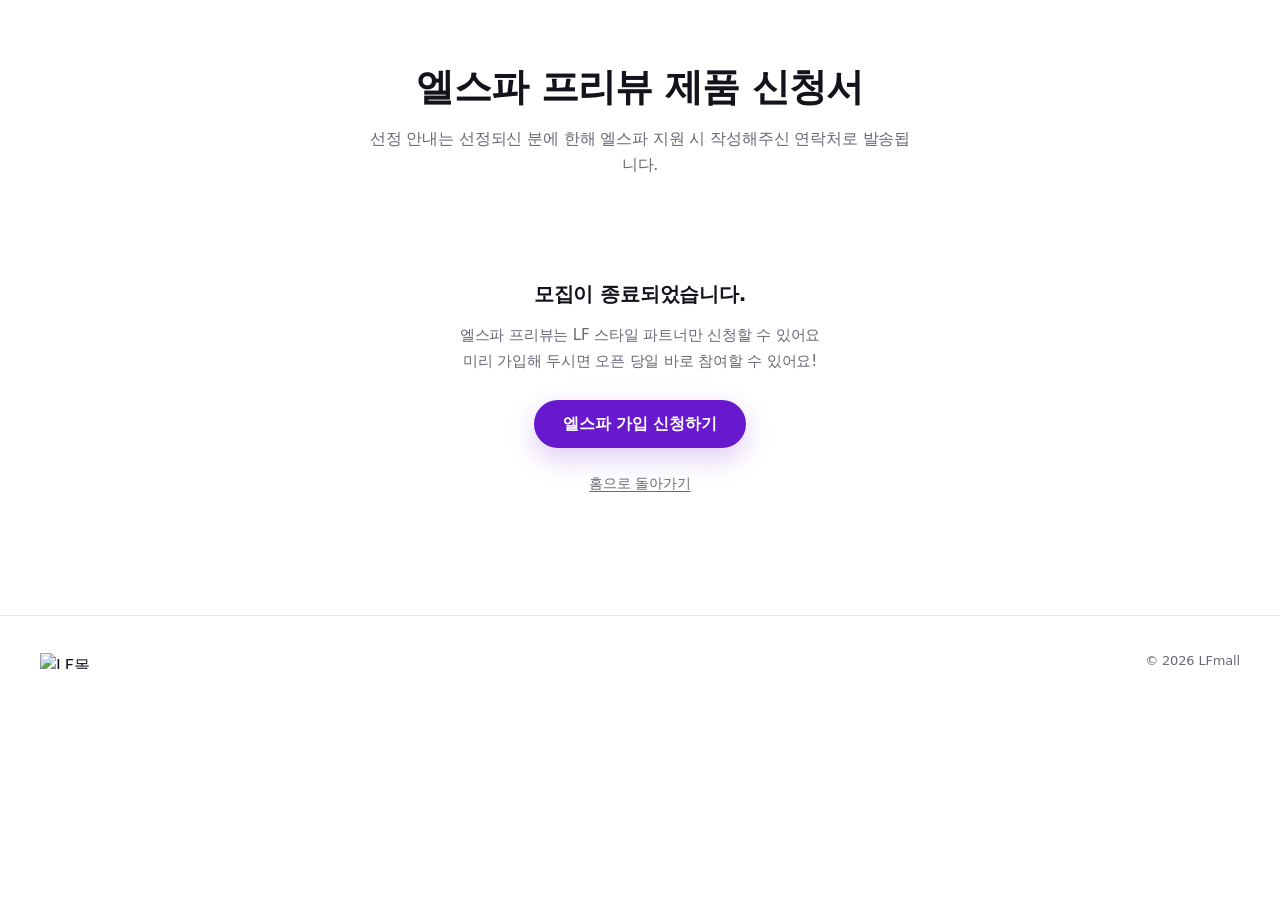
==== commit 6c5b15a1: "마감 이후 화면에 다음 모집 날짜(11월 30일) 안내를 넣는다 11.20 17시 마감과 11.30 오픈 사이에 열흘이 비는데, 그동안 들어온 사람에게 다시 올 이유를 주지 못했다" ====
--- a/apply.html
+++ b/apply.html
@@ -52,20 +52,31 @@
 
         <!-- ============ 엘스파 회원 확인 ============ -->
         <div class="field gate" id="lespaGate">
-          <label>엘스파 가입 확인 <span class="req" aria-hidden="true">*</span></label>
-          <!-- 엘스파 승인과 프리뷰 선정을 함께 검토하므로 승인 전에도 신청할 수 있다.
-               체크박스 문구만 보고 판단하는 사람이 많아, 조건을 체크박스 자체에 담았다. -->
-          <span class="hint">엘스파 프리뷰는 엘스파(LF 스타일 파트너) 회원을 대상으로 합니다.<br>
-            <b class="gate__ok">승인을 기다리는 중이어도 신청하실 수 있습니다.</b></span>
-
-          <div class="gate__check" id="lespaBox">
-            <input type="checkbox" id="lespaMember" name="lespaMember" value="Y">
-            <label for="lespaMember">엘스파에 가입했거나, 가입 신청을 완료했습니다.</label>
-            <p class="gate__note">
-              아직이라면 먼저 가입 신청해 주세요.
-              <a id="lespaJoinLink" href="#" target="_blank" rel="noopener">엘스파 가입 신청하기</a>
-            </p>
+          <label>엘스파 가입 상태 <span class="req" aria-hidden="true">*</span></label>
+          <!-- 체크박스 하나는 읽지 않고 눌러지므로 세 갈래로 나눠 한 번 읽게 한다.
+               '아직'을 고르면 아래 항목이 잠긴 채 가입 안내만 보인다.
+               승인 대기도 신청할 수 있다. 엘스파 승인과 프리뷰 선정을 함께 검토하기 때문이다. -->
+          <span class="hint">엘스파 프리뷰는 엘스파(LF 스타일 파트너) 회원을 대상으로 합니다. 선정 전 엘스파 가입 내역을 확인합니다.</span>
+
+          <div class="gate__opts" id="lespaBox" role="radiogroup" aria-label="엘스파 가입 상태">
+            <div class="gate__opt">
+              <input type="radio" id="lespaYes" name="lespaMember" value="가입완료">
+              <label for="lespaYes">엘스파 가입을 완료했습니다</label>
+            </div>
+            <div class="gate__opt">
+              <input type="radio" id="lespaWait" name="lespaMember" value="승인대기">
+              <label for="lespaWait">가입 신청 후 승인 대기 중입니다</label>
+            </div>
+            <div class="gate__opt">
+              <input type="radio" id="lespaNo" name="lespaMember" value="미가입">
+              <label for="lespaNo">아직 가입하지 않았습니다</label>
+            </div>
           </div>
+
+          <p class="gate__note" id="gateNote" hidden>
+            엘스파에 먼저 가입해 주세요. 승인 전이어도 프리뷰 신청은 가능합니다.
+            <a id="lespaJoinLink" href="#" target="_blank" rel="noopener">엘스파 가입 신청하기</a>
+          </p>
         </div>
 
         <hr class="divider" id="gateDivider" style="margin-block:4px 22px">
@@ -90,7 +101,7 @@
               <li role="option" aria-selected="false" data-value="IETS6F103WT"
                   data-name="[일꼬르소] LOOPWHEEL 헨리넥 롱 슬리브 티셔츠 아이보리">
                 <span class="opt__thumb">
-                  <img src="https://nimg.lfmall.co.kr/file/product/prd/IE/2026/200/IETS6F103WT_00.jpg"
+                  <img src="img/IETS6F103WT.jpg"
                        alt="" loading="lazy" onerror="this.remove()">
                 </span>
                 <span class="opt__text">
@@ -181,7 +192,7 @@
         <!-- LF몰 아이디 -->
         <div class="field">
           <label for="memberId">LF몰 아이디 <span class="req" aria-hidden="true">*</span></label>
-          <span class="hint">엘스파 프리뷰 활동 확인에 사용됩니다. 가입하신 LF몰 계정의 아이디를 입력해 주세요.</span>
+          <span class="hint">엘스파 가입에 사용한 LF몰 아이디를 정확히 입력해 주세요. 가입 내역 확인과 선정자 안내에 사용됩니다.</span>
           <input class="input" type="text" id="memberId" name="memberId" placeholder="lfmall_id" autocomplete="username" required>
         </div>
 
@@ -221,8 +232,10 @@
     <!-- 모집 기간이 아닐 때 폼 대신 보이는 자리. 기간 판정은 <head> 의 스크립트가 한다. -->
     <div class="form-closed">
       <p class="form-closed__lead" id="closedLead">모집이 종료되었습니다.</p>
-      <p class="form-closed__body">엘스파 프리뷰는 LF 스타일 파트너만 신청할 수 있어요.<br>
-        미리 가입해 두시면 다음 시즌에 바로 참여하실 수 있습니다!</p>
+      <!-- 첫 줄은 스크립트의 NEXT_OPEN_TEXT 가 채운다. 오픈일이 지나면 사라진다. -->
+      <p class="form-closed__next" id="closedNext" hidden></p>
+      <p class="form-closed__body">엘스파 프리뷰는 LF 스타일 파트너만 신청할 수 있어요<br>
+        미리 가입해 두시면 오픈 당일 바로 참여할 수 있어요!</p>
       <a class="btn btn--key" id="closedJoin" href="#" target="_blank" rel="noopener">엘스파 가입 신청하기</a>
       <p class="form-closed__home"><a href="index.html">홈으로 돌아가기</a></p>
     </div>
@@ -370,6 +383,11 @@
 
   var LESPA_JOIN_URL = 'https://affiliator.lfmall.co.kr/aff_join/index.html';
 
+  /* 다음 시즌 오픈 안내. index.html 의 NEXT_OPEN · NEXT_OPEN_TEXT 와 같은 값으로 둔다.
+     이 시각이 지나면 문장이 사라져 지난 날짜를 약속하지 않는다. */
+  var NEXT_OPEN      = '2026-11-30T23:59';
+  var NEXT_OPEN_TEXT = '다음 모집은 11월 30일(월)에 열려요!';
+
   function seasonState() {
     function t(v) { return new Date(v + ':00+09:00').getTime(); }
     var now = Date.now();
@@ -385,6 +403,13 @@
     document.getElementById('closedLead').textContent =
       (state === 'soon') ? '아직 모집 시작 전입니다.' : '모집이 종료되었습니다.';
     document.getElementById('closedJoin').href = LESPA_JOIN_URL;
+
+    /* 오픈일이 아직 남았을 때만 날짜를 알린다 */
+    var nextEl = document.getElementById('closedNext');
+    var show = NEXT_OPEN &&
+      Date.now() < new Date(NEXT_OPEN + ':00+09:00').getTime();
+    nextEl.textContent = show ? NEXT_OPEN_TEXT : '';
+    nextEl.hidden = !show;
   }
   applySeasonGate();
   setInterval(applySeasonGate, 30000);
@@ -392,7 +417,8 @@
   var applyFormEl = document.getElementById('applyForm');
   var gateEl      = document.getElementById('lespaGate');
   var lespaBox    = document.getElementById('lespaBox');
-  var lespaMember = document.getElementById('lespaMember');
+  var lespaRadios = applyFormEl.querySelectorAll('input[name="lespaMember"]');
+  var gateNote    = document.getElementById('gateNote');
   var submitBtnEl = applyFormEl.querySelector('button[type="submit"]');
 
   document.getElementById('lespaJoinLink').href = LESPA_JOIN_URL;
@@ -411,13 +437,22 @@
     submitBtnEl.disabled = locked;
   }
 
+  /* 고른 값. 아무것도 고르지 않았으면 빈 문자열 */
+  function lespaValue() {
+    var r = applyFormEl.querySelector('input[name="lespaMember"]:checked');
+    return r ? r.value : '';
+  }
+
   function syncGate() {
-    var ok = lespaMember.checked;
-    lespaBox.classList.toggle('is-on', ok);
-    setLocked(!ok);
-  }
-
-  lespaMember.addEventListener('change', syncGate);
+    var v = lespaValue();
+    /* 가입완료 · 승인대기 두 경우만 신청할 수 있다 */
+    setLocked(!(v === '가입완료' || v === '승인대기'));
+    gateNote.hidden = (v !== '미가입');
+  }
+
+  Array.prototype.forEach.call(lespaRadios, function (r) {
+    r.addEventListener('change', syncGate);
+  });
   syncGate();
 
   var SIZES = {
@@ -605,6 +640,21 @@
   var SUBMIT_LABEL   = submitBtn.textContent;   /* '신청서 제출하기' */
   var VALIDATION_MSG = errEl.textContent;       /* 입력 누락 안내 */
 
+  /* ── LF몰 아이디 정리 ──────────────────────────────────────────
+     앞뒤 공백, 중간 공백, 전각 영문·숫자, 눈에 보이지 않는 문자를 없앤다.
+     대소문자는 바꾸지 않는다. LF몰 로그인이 구분할 수 있어서다.
+     입력칸을 벗어날 때 한 번, 제출할 때 한 번 더 정리한다. */
+  function cleanId(v) {
+    var t = String(v == null ? '' : v);
+    if (t.normalize) t = t.normalize('NFKC');          /* ａｂ１２ → ab12 */
+    return t.replace(/[\s\u200B-\u200D\u2060\uFEFF]/g, '');
+  }
+
+  var memberIdEl = document.getElementById('memberId');
+  memberIdEl.addEventListener('blur', function () {
+    memberIdEl.value = cleanId(memberIdEl.value);
+  });
+
   form.addEventListener('submit', function (e) {
     e.preventDefault();
     errEl.classList.remove('show');
@@ -613,8 +663,8 @@
     var sizeChecked = form.querySelector('input[name="size"]:checked');
     var consentOk   = agreeItems.every(function (c) { return c.checked; });
 
-    if (!lespaMember.checked) {
-      lespaMember.focus();
+    if (lespaValue() !== '가입완료' && lespaValue() !== '승인대기') {
+      lespaRadios[0].focus();
       return;
     }
 
@@ -633,6 +683,7 @@
 
     var data = Object.fromEntries(new FormData(form).entries());
     if (noSize) data.size = '단일';
+    data.memberId = cleanId(data.memberId);
 
     function goComplete() {
       location.href = 'complete.html?product=' + encodeURIComponent(data.productName || '');
--- a/styles.css
+++ b/styles.css
@@ -995,25 +995,35 @@
 .input-prefix.no-prefix .input { padding-left: 15px; }
 
 /* ============================================================
-   엘스파 회원 확인 — 신청 자격 관문
-   체크하기 전에는 아래 항목이 모두 잠긴다.
+   엘스파 가입 상태 — 신청 자격 관문
+   선택 카드 3장. '아직 가입하지 않았습니다'를 고르면
+   아래 항목이 모두 잠기고 가입 안내만 보인다.
    ============================================================ */
-.gate__check {
-  display: grid; grid-template-columns: 18px 1fr; gap: 10px 12px; align-items: start;
-  padding: 16px; border: 1.5px solid var(--line); border-radius: var(--radius-sm);
-  background: var(--surface);
+.gate__opts { display: grid; gap: 8px; }
+.gate__opt { position: relative; }
+.gate__opt input {
+  position: absolute; top: 18px; left: 16px;
+  width: 18px; height: 18px; margin: 0; accent-color: var(--key);
+}
+.gate__opt label {
+  display: block; padding: 16px 16px 16px 46px;
+  border: 1.5px solid var(--line); border-radius: var(--radius-sm);
+  background: var(--surface); cursor: pointer;
+  font-size: 14.5px; font-weight: 600; line-height: 1.5; color: var(--ink);
+  word-break: keep-all;
   transition: border-color .15s ease, background-color .15s ease;
 }
-.gate__check input[type="checkbox"] {
-  width: 18px; height: 18px; margin: 1px 0 0; accent-color: var(--key); flex-shrink: 0;
-}
-.gate__check > label {
-  font-size: 14.5px; font-weight: 700; color: var(--ink); line-height: 1.5; cursor: pointer;
-}
-.gate__check.is-on { border-color: var(--key-line); background: var(--key-soft); }
-
+.gate__opt input:checked + label {
+  border-color: var(--key-line); background: var(--key-soft); font-weight: 700;
+}
+.gate__opt input:focus-visible + label { outline: 3px solid var(--key); outline-offset: 2px; }
+@media (hover: hover) {
+  .gate__opt input:not(:checked) + label:hover { border-color: var(--key-line); }
+}
+
+/* 가입 안내 — .field 가 1열 그리드라 첫 칸에 둔다 */
 .gate__note {
-  grid-column: 2; margin: 0;
+  grid-column: 1; margin: 2px 0 0;
   font-size: 13px; line-height: 1.6; color: var(--muted);
 }
 .gate__note a {
@@ -1208,6 +1218,11 @@
 :root[data-season="soon"] .form-closed { display: block; }
 
 .form-closed__lead { margin: 0 0 12px; font-size: 20px; font-weight: 700; color: var(--ink); }
+/* 다음 시즌 오픈일 — 날짜가 정해졌을 때만 스크립트가 채운다 */
+.form-closed__next {
+  margin: 0 0 14px; font-size: 15.5px; font-weight: 700;
+  color: var(--ink); word-break: keep-all;
+}
 .form-closed__body {
   margin: 0 auto 26px; max-width: 420px;
   font-size: 15px; line-height: 1.7; color: var(--muted); word-break: keep-all;
@@ -1215,7 +1230,5 @@
 .form-closed__home { margin: 24px 0 0; font-size: 14px; }
 .form-closed__home a { color: var(--muted); text-decoration: underline; text-underline-offset: 3px; }
 
-/* 신청서 엘스파 게이트 — 승인 전에도 신청 가능하다는 점이 가장 중요하다.
-   안내문에서 이 한 줄만 눈에 들어오게 한다. */
-.gate__ok { color: var(--ink); font-weight: 700; }
+/* 신청서 엘스파 게이트 — 한글이 단어 중간에서 끊기지 않게 한다. */
 #lespaGate .hint, #lespaGate .gate__note { word-break: keep-all; }
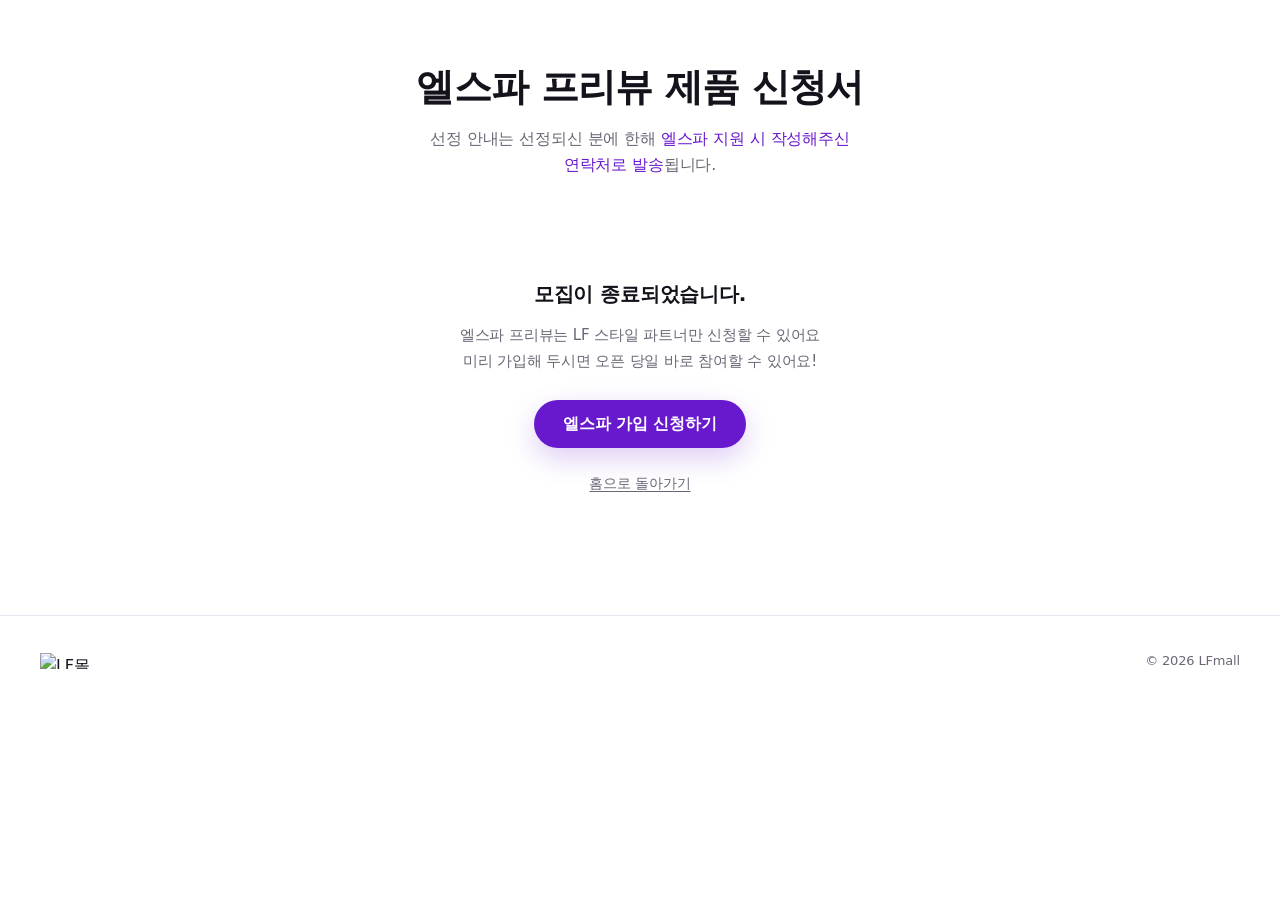
==== commit 78ff44fe: "신청서 상단 안내에서 연락처 발송 부분을 키컬러로 짚는다 선정 안내가 어디로 가는지가 문의로 자주 들어오는 대목이라 그 조각만 색을 올려 눈에 들어오게 했다. 새 클래스를 만들지 " ====
--- a/apply.html
+++ b/apply.html
@@ -38,7 +38,7 @@
 
     <div class="section-head center">
       <h1 class="section-title">엘스파 프리뷰 제품 신청서</h1>
-      <p class="section-lead">선정 안내는 선정되신 분에 한해 엘스파 지원 시 작성해주신 연락처로 발송됩니다.</p>
+      <p class="section-lead">선정 안내는 선정되신 분에 한해 <span class="key-ink">엘스파 지원 시 작성해주신 연락처로 발송</span>됩니다.</p>
     </div>
 
     <div class="form-card">
--- a/styles.css
+++ b/styles.css
@@ -176,6 +176,7 @@
 .section-lead {
   margin: 14px 0 0; color: var(--muted); font-size: 16px; max-width: 52ch;
   text-wrap: pretty;
+  word-break: keep-all;   /* 한글이 단어 중간에서 끊기지 않게 */
 }
 .section-head { margin-bottom: clamp(28px, 5vw, 44px); }
 /* 한 섹션 안에서 묶음을 나누는 소제목 */
@@ -1232,3 +1233,16 @@
 
 /* 신청서 엘스파 게이트 — 한글이 단어 중간에서 끊기지 않게 한다. */
 #lespaGate .hint, #lespaGate .gate__note { word-break: keep-all; }
+
+/* ═══ 서비스 소개 — 버튼 두 개 ═════════════════════════════════════
+   PC(760px~)는 왼쪽에 나란히, 모바일은 가운데에 나란히 둔다.
+   화면이 좁아 두 개가 한 줄에 들어가지 않을 때만 아래로 내려간다.
+   끊는 지점을 숫자로 정하지 않고 flex-wrap 에 맡겨, 글자가 바뀌어도
+   알아서 맞는다. flex: 0 0 auto 는 버튼이 찌그러지는 대신 줄을 바꾸게 한다.
+   .intro-col p 가 margin:0 이라 선택자를 한 단 더 구체적으로 둔다. */
+.intro-col p.intro-col__more { display: flex; flex-wrap: wrap; gap: 8px; }
+.intro-col p.intro-col__more > .btn { flex: 0 0 auto; }
+@media (max-width: 759px) {
+  .intro-col p.intro-col__more { justify-content: center; }
+}
+
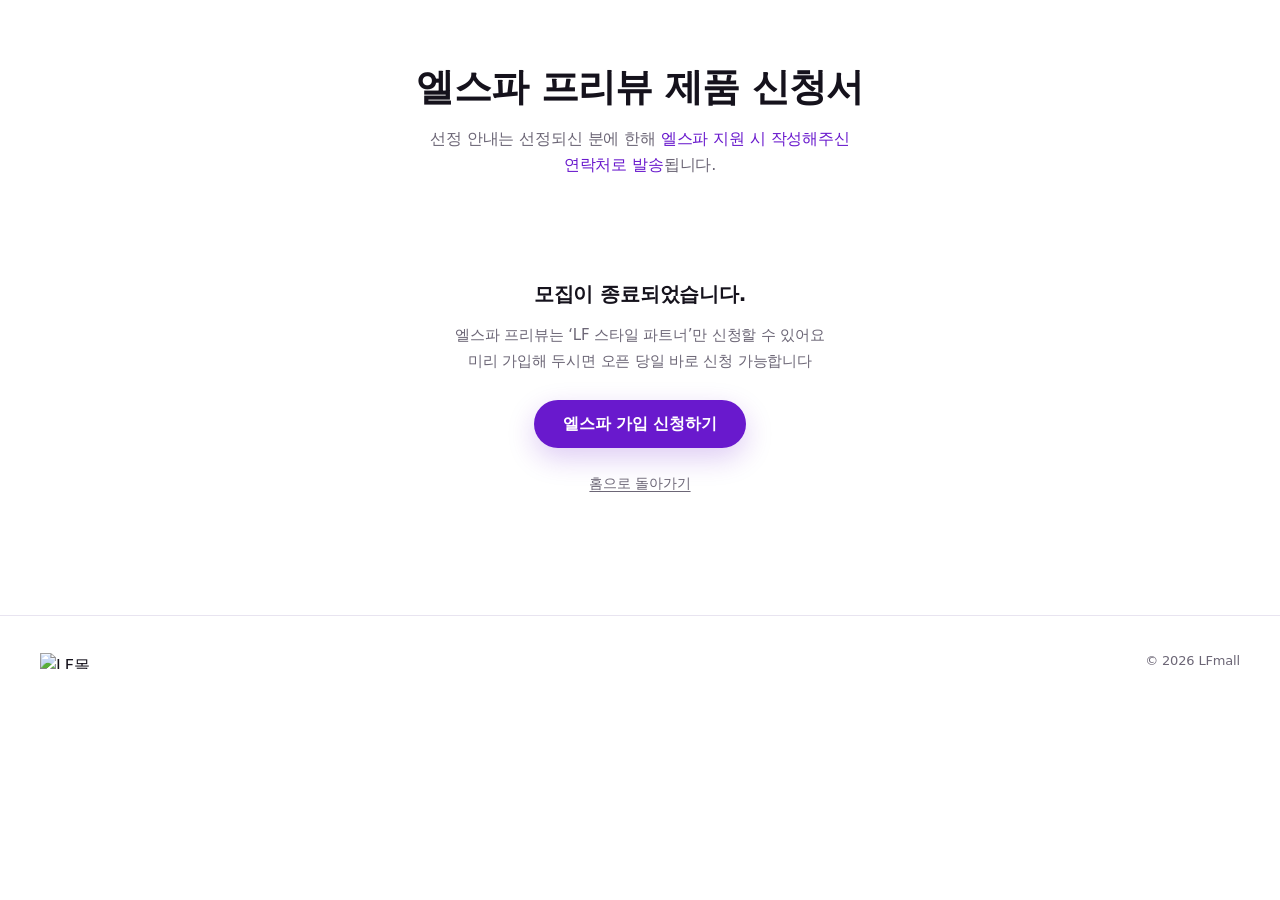
==== commit 9263d9ee: "마감 안내 문구를 다듬고 좁은 화면 줄바꿈을 정리한다 LF 스타일 파트너에 따옴표를 둘러 고유명사임을 드러내고, 끝 문장을 신청 가능합니다로 바꾼다. 따옴표는 서비스 소개에서 쓰던" ====
--- a/apply.html
+++ b/apply.html
@@ -234,8 +234,8 @@
       <p class="form-closed__lead" id="closedLead">모집이 종료되었습니다.</p>
       <!-- 첫 줄은 스크립트의 NEXT_OPEN_TEXT 가 채운다. 오픈일이 지나면 사라진다. -->
       <p class="form-closed__next" id="closedNext" hidden></p>
-      <p class="form-closed__body">엘스파 프리뷰는 LF 스타일 파트너만 신청할 수 있어요<br>
-        미리 가입해 두시면 오픈 당일 바로 참여할 수 있어요!</p>
+      <p class="form-closed__body">엘스파 프리뷰는 <span class="nowrap">‘LF 스타일 파트너’만</span> <span class="nowrap">신청할 수 있어요</span><br>
+        미리 가입해 두시면 오픈 당일 바로 신청 가능합니다</p>
       <a class="btn btn--key" id="closedJoin" href="#" target="_blank" rel="noopener">엘스파 가입 신청하기</a>
       <p class="form-closed__home"><a href="index.html">홈으로 돌아가기</a></p>
     </div>
--- a/styles.css
+++ b/styles.css
@@ -1246,3 +1246,16 @@
   .intro-col p.intro-col__more { justify-content: center; }
 }
 
+
+/* 마감 안내 — 좁은 화면에서 좌우 여백을 줄여 문장이 한 줄에 들어가게 한다.
+   바깥 .wrap 이 이미 페이지 여백을 주고 있어 여기서는 더 둘 필요가 없다. */
+@media (max-width: 520px) {
+  .form-closed { padding-inline: 0; }
+}
+
+/* 더 좁은 화면에서 줄이 넘칠 때 마지막 줄이 허전해지지 않게 한다.
+   홈과 신청서의 마감 안내 문구에 함께 적용한다. */
+.form-closed__body, .season-next__body { text-wrap: pretty; }
+
+/* 묶어서 한 줄에 두고 싶은 조각. 줄바꿈이 이 안에서는 일어나지 않는다. */
+.nowrap { white-space: nowrap; }
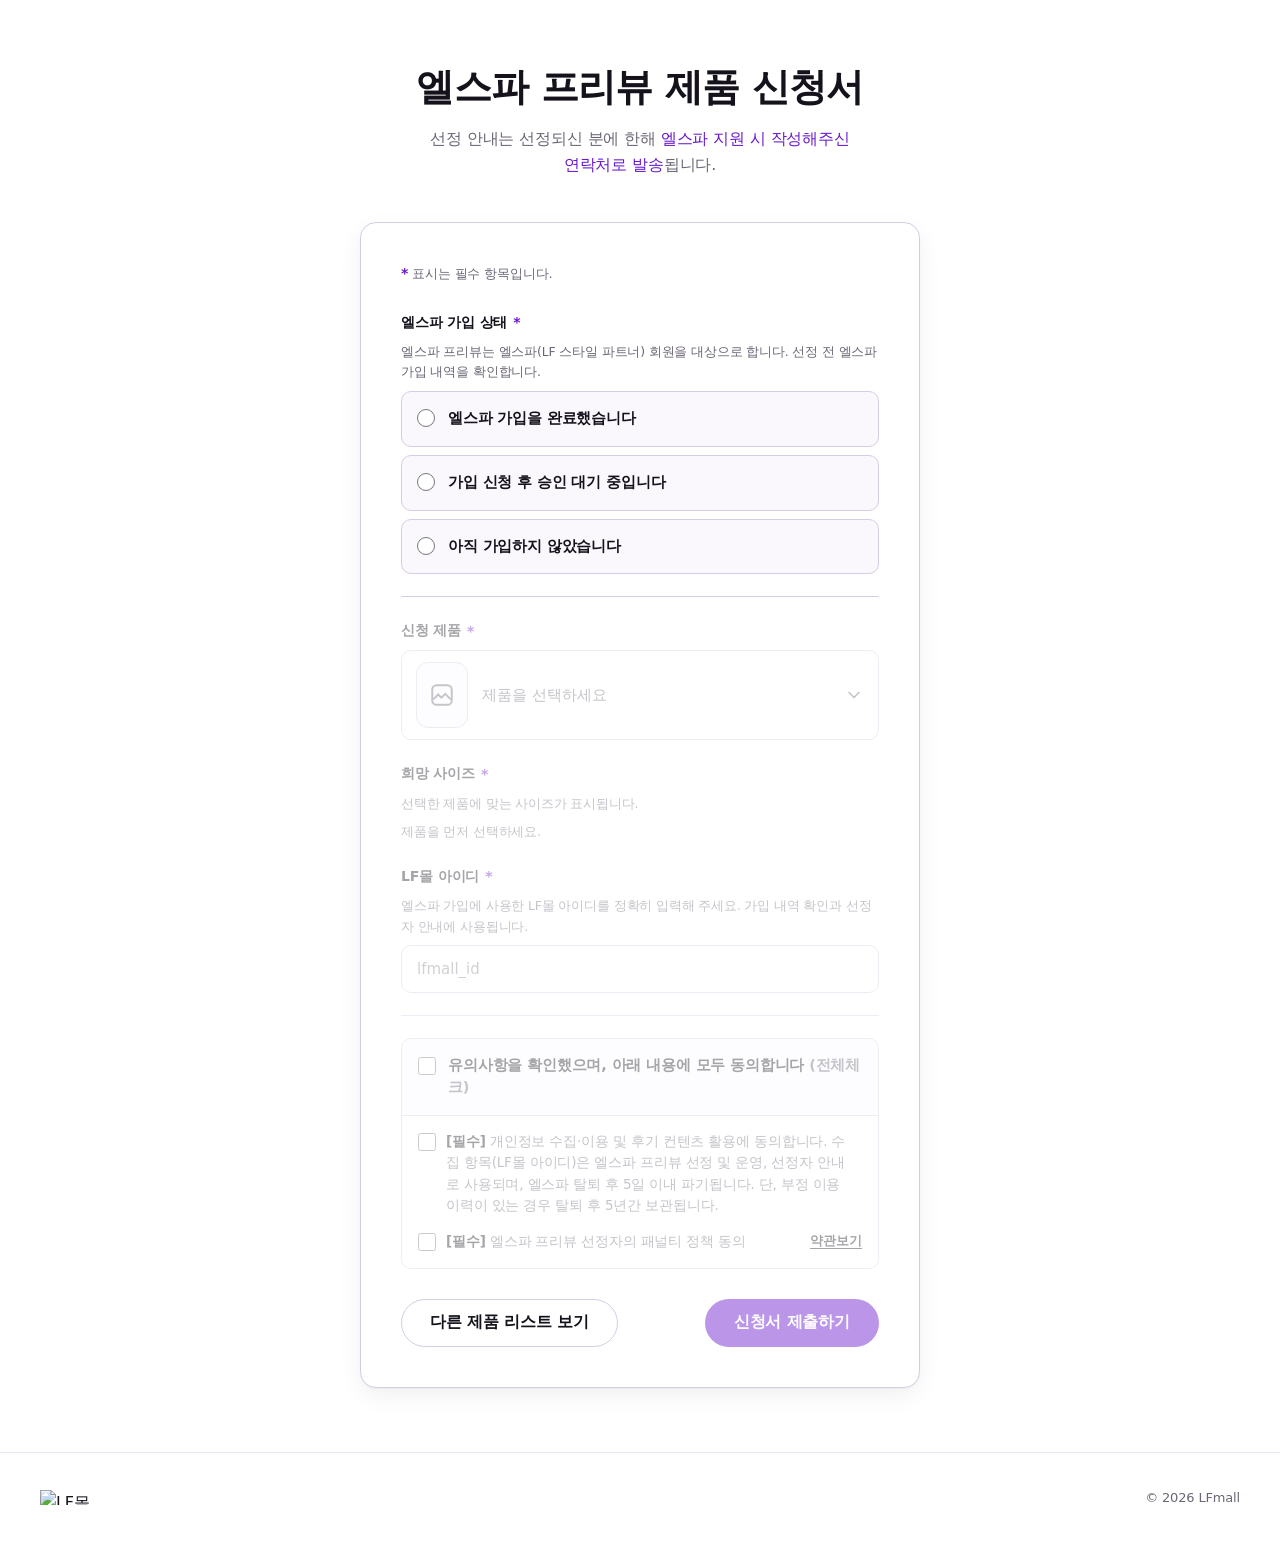
==== commit 4c5613a1: "2차 모집 일정을 반영한다 오픈 시각이 오전 10시로 정해졌다. 신청서의 모집 기간을 11.30 10시 ~ 12.07 10시로 두어 그 시각에 폼이 스스로 열리고 닫히게 한다. 경" ====
--- a/apply.html
+++ b/apply.html
@@ -19,8 +19,8 @@
      index.html 제품 카드의 data-start / data-end 와 같은 값이어야 한다.
      시즌이 바뀌면 (1) 여기 두 줄 (2) index.html 의 카드 날짜
      (3) Apps Script 의 SEASON_START / SEASON_END 를 함께 고친다. */
-  var SEASON_START = '2026-11-13T17:00';
-  var SEASON_END   = '2026-11-20T17:00';
+  var SEASON_START = '2026-11-30T10:00';
+  var SEASON_END   = '2026-12-07T10:00';
 
   /* 폼이 잠깐 보였다 사라지지 않도록 화면을 그리기 전에 상태를 정한다. */
   (function () {
@@ -385,8 +385,8 @@
 
   /* 다음 시즌 오픈 안내. index.html 의 NEXT_OPEN · NEXT_OPEN_TEXT 와 같은 값으로 둔다.
      이 시각이 지나면 문장이 사라져 지난 날짜를 약속하지 않는다. */
-  var NEXT_OPEN      = '2026-11-30T23:59';
-  var NEXT_OPEN_TEXT = '다음 모집은 11월 30일(월)에 열려요!';
+  var NEXT_OPEN      = '2026-11-30T10:00';
+  var NEXT_OPEN_TEXT = '다음 모집은 11월 30일(월) 오전 10시에 열려요!';
 
   function seasonState() {
     function t(v) { return new Date(v + ':00+09:00').getTime(); }
--- a/styles.css
+++ b/styles.css
@@ -1179,6 +1179,8 @@
 :root[data-season="closed"] .season-next { display: block; }
 .season-next__lead {
   margin: 0 0 10px; font-size: 18px; font-weight: 700; color: var(--ink);
+  word-break: keep-all;   /* 오픈일 문구가 길어져도 단어 중간에서 끊기지 않게 */
+  text-wrap: pretty;      /* 마지막 줄에 한 단어만 남지 않게. balance 는 '30일 / (월)' 로 끊어 쓰지 않는다 */
 }
 /* 두 문장을 <br> 로 나눈다. 문장 경계라 임의의 줄바꿈이 아니고,
    좁은 화면에서는 각 문장이 keep-all 로 자연스럽게 다시 접힌다. */
